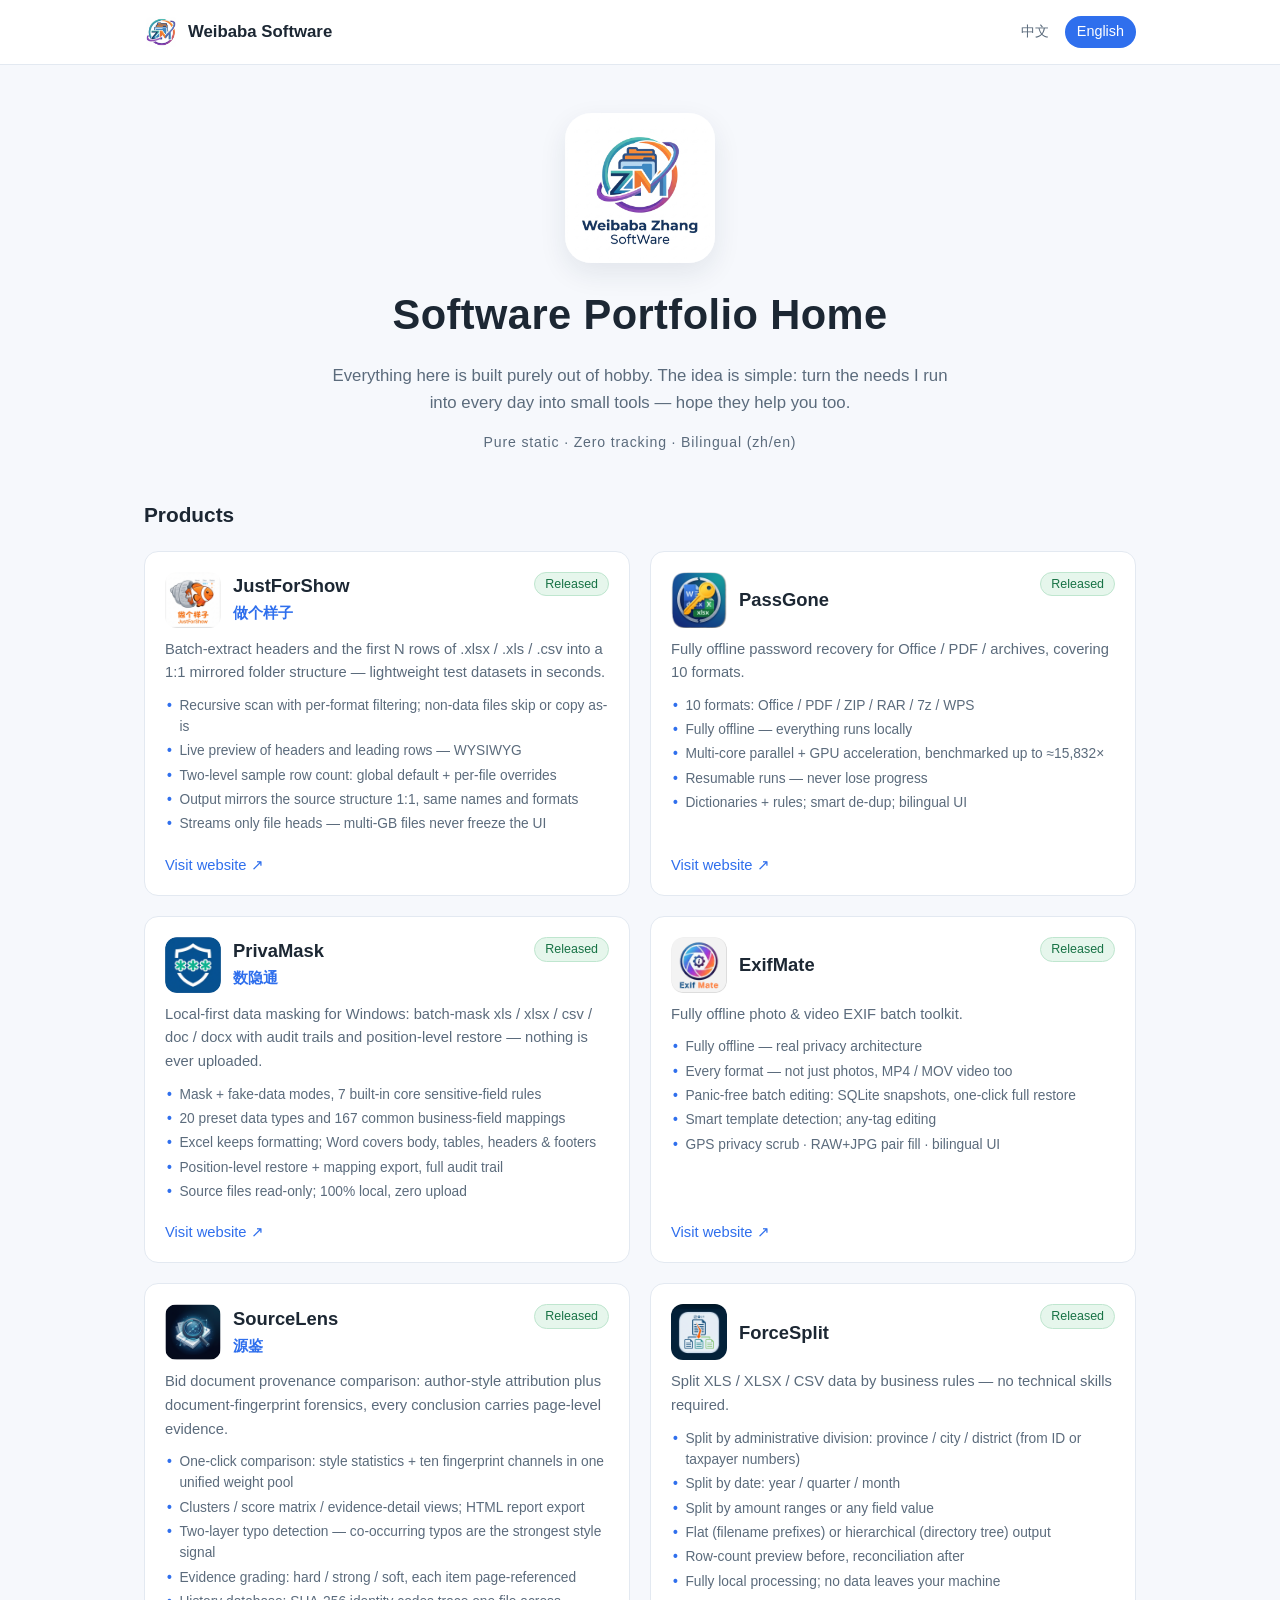
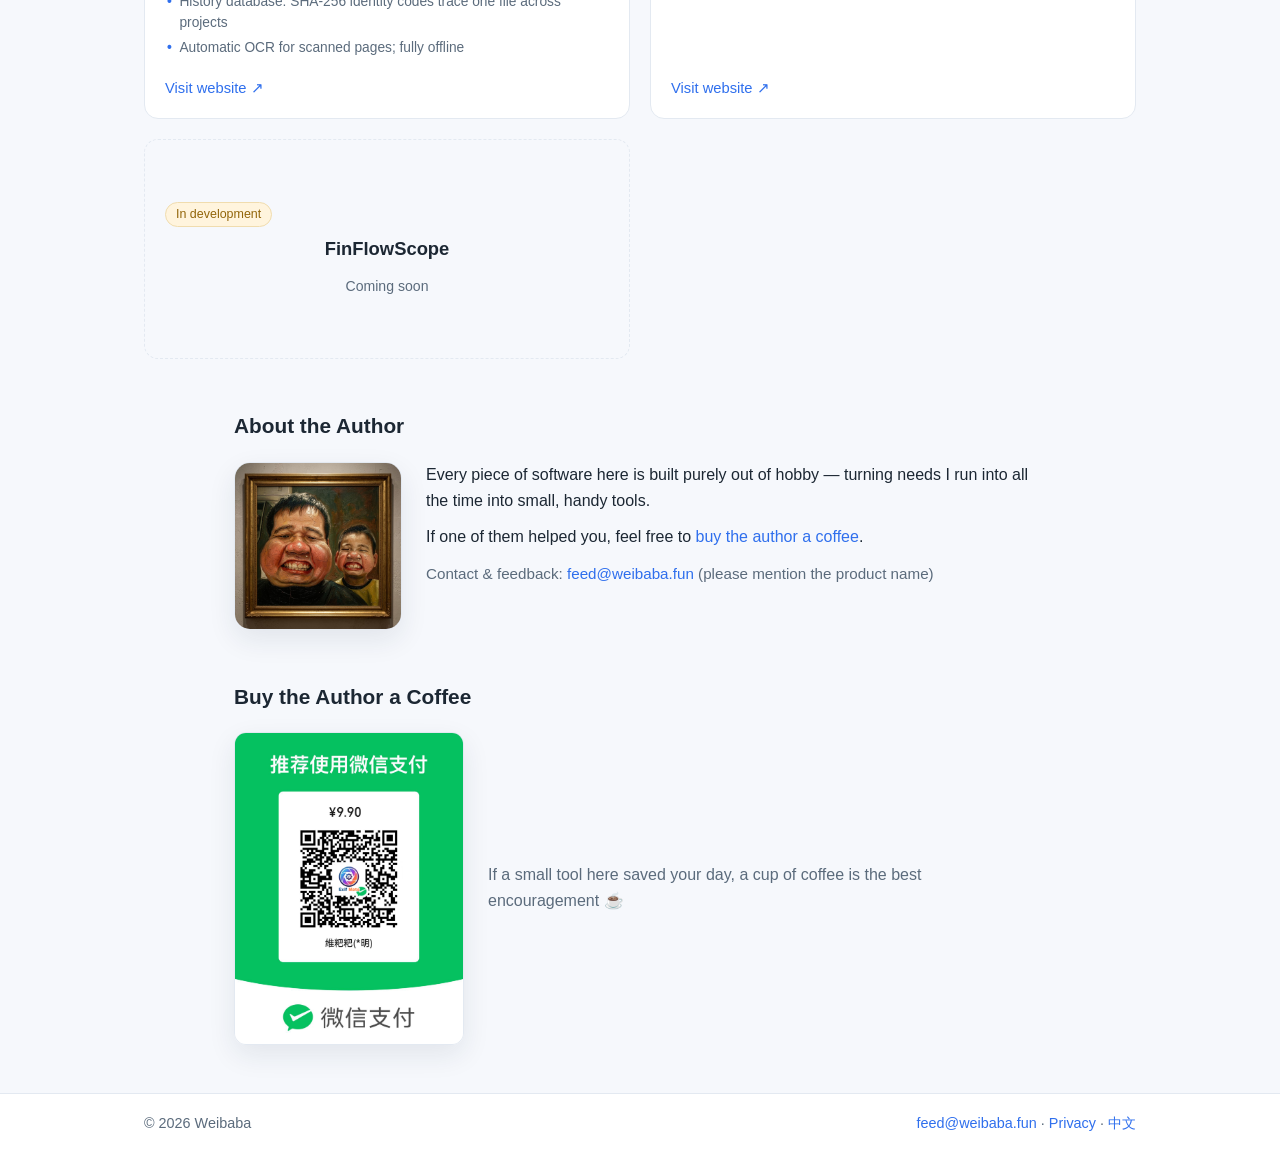
==== en/index.html @ 543cebec "v1.2.0" ====
<!DOCTYPE html>
<html lang="en">
<head>
<meta charset="UTF-8">
<meta name="viewport" content="width=device-width, initial-scale=1">
<title>Weibaba Software · Product Home</title>
<meta name="description" content="The home of Weibaba Software products: JustForShow, PassGone, PrivarMask, ExifMate, SourceLens, ForceSplit, and FinFlowScope in development. Each product has its own official website.">
<link rel="canonical" href="https://weibaba.fun/en/">
<link rel="alternate" hreflang="zh-CN" href="https://weibaba.fun/">
<link rel="alternate" hreflang="en" href="https://weibaba.fun/en/">
<link rel="alternate" hreflang="x-default" href="https://weibaba.fun/">
<link rel="icon" type="image/png" sizes="64x64" href="../favicon.png">
<link rel="apple-touch-icon" href="../apple-touch-icon.png">
<meta property="og:title" content="Weibaba Software · Product Home">
<meta property="og:description" content="Built out of pure hobby — turning everyday needs into small tools. Every product has its own official website.">
<meta property="og:type" content="website">
<meta property="og:url" content="https://weibaba.fun/en/">
<meta property="og:image" content="https://weibaba.fun/assets/img/og.png">
<meta property="og:locale" content="en_US">
<meta property="og:locale:alternate" content="zh_CN">
<meta name="theme-color" content="#2f6fed">
<link rel="stylesheet" href="../assets/style.css">
</head>
<body>
<header class="site-header">
  <div class="container header-inner">
    <a class="brand" href="./">
      <img class="brand-logo" src="../assets/img/logo.png" alt="" width="34" height="34">
      <span class="brand-name">Weibaba Software</span>
    </a>
    <nav class="lang-nav" aria-label="Language">
      <a class="lang" href="../" hreflang="zh-CN" rel="alternate">中文</a>
      <span class="lang current" aria-current="true">English</span>
    </nav>
  </div>
</header>
<main>
  <section class="hero container">
    <img class="hero-logo" src="../assets/img/weblogo.jpg" alt="Weibaba Zhang SoftWare emblem" width="150" height="150">
    <h1>Software Portfolio Home</h1>
    <p class="hero-sub">Everything here is built purely out of hobby. The idea is simple: turn the needs I run into every day into small tools — hope they help you too.</p>
    <p class="hero-meta">Pure static · Zero tracking · Bilingual (zh/en)</p>
  </section>
  <section class="container" aria-labelledby="products-title">
    <h2 id="products-title">Products</h2>
    <div class="grid">
      <a class="card" href="https://justforshow.weibaba.fun">
        <div class="card-head">
          <img class="card-logo" src="../assets/img/products/justforshow.png" alt="" width="56" height="56">
          <div class="card-title">
            <span class="card-name">JustForShow</span>
            <span class="card-zh">做个样子</span>
          </div>
          <span class="badge badge-ok">Released</span>
        </div>
        <p class="card-intro">Batch-extract headers and the first N rows of .xlsx / .xls / .csv into a 1:1 mirrored folder structure — lightweight test datasets in seconds.</p>
        <ul class="card-features">
          <li>Recursive scan with per-format filtering; non-data files skip or copy as-is</li>
          <li>Live preview of headers and leading rows — WYSIWYG</li>
          <li>Two-level sample row count: global default + per-file overrides</li>
          <li>Output mirrors the source structure 1:1, same names and formats</li>
          <li>Streams only file heads — multi-GB files never freeze the UI</li>
        </ul>
        <span class="card-go">Visit website ↗</span>
      </a>
      <a class="card" href="https://passgone.weibaba.fun">
        <div class="card-head">
          <img class="card-logo" src="../assets/img/products/passgone.png" alt="" width="56" height="56">
          <div class="card-title">
            <span class="card-name">PassGone</span>
          </div>
          <span class="badge badge-ok">Released</span>
        </div>
        <p class="card-intro">Fully offline password recovery for Office / PDF / archives, covering 10 formats.</p>
        <ul class="card-features">
          <li>10 formats: Office / PDF / ZIP / RAR / 7z / WPS</li>
          <li>Fully offline — everything runs locally</li>
          <li>Multi-core parallel + GPU acceleration, benchmarked up to ≈15,832×</li>
          <li>Resumable runs — never lose progress</li>
          <li>Dictionaries + rules; smart de-dup; bilingual UI</li>
        </ul>
        <span class="card-go">Visit website ↗</span>
      </a>
      <a class="card" href="https://privamask.weibaba.fun">
        <div class="card-head">
          <img class="card-logo" src="../assets/img/products/privamask.png" alt="" width="56" height="56">
          <div class="card-title">
            <span class="card-name">PrivaMask</span>
            <span class="card-zh">数隐通</span>
          </div>
          <span class="badge badge-ok">Released</span>
        </div>
        <p class="card-intro">Local-first data masking for Windows: batch-mask xls / xlsx / csv / doc / docx with audit trails and position-level restore — nothing is ever uploaded.</p>
        <ul class="card-features">
          <li>Mask + fake-data modes, 7 built-in core sensitive-field rules</li>
          <li>20 preset data types and 167 common business-field mappings</li>
          <li>Excel keeps formatting; Word covers body, tables, headers &amp; footers</li>
          <li>Position-level restore + mapping export, full audit trail</li>
          <li>Source files read-only; 100% local, zero upload</li>
        </ul>
        <span class="card-go">Visit website ↗</span>
      </a>
      <a class="card" href="https://exifmate.weibaba.fun">
        <div class="card-head">
          <img class="card-logo" src="../assets/img/products/exifmate.png" alt="" width="56" height="56">
          <div class="card-title">
            <span class="card-name">ExifMate</span>
          </div>
          <span class="badge badge-ok">Released</span>
        </div>
        <p class="card-intro">Fully offline photo &amp; video EXIF batch toolkit.</p>
        <ul class="card-features">
          <li>Fully offline — real privacy architecture</li>
          <li>Every format — not just photos, MP4 / MOV video too</li>
          <li>Panic-free batch editing: SQLite snapshots, one-click full restore</li>
          <li>Smart template detection; any-tag editing</li>
          <li>GPS privacy scrub · RAW+JPG pair fill · bilingual UI</li>
        </ul>
        <span class="card-go">Visit website ↗</span>
      </a>
      <a class="card" href="https://sourcelens.weibaba.fun">
        <div class="card-head">
          <img class="card-logo" src="../assets/img/products/sourcelens.png" alt="" width="56" height="56">
          <div class="card-title">
            <span class="card-name">SourceLens</span>
            <span class="card-zh">源鉴</span>
          </div>
          <span class="badge badge-ok">Released</span>
        </div>
        <p class="card-intro">Bid document provenance comparison: author-style attribution plus document-fingerprint forensics, every conclusion carries page-level evidence.</p>
        <ul class="card-features">
          <li>One-click comparison: style statistics + ten fingerprint channels in one unified weight pool</li>
          <li>Clusters / score matrix / evidence-detail views; HTML report export</li>
          <li>Two-layer typo detection — co-occurring typos are the strongest style signal</li>
          <li>Evidence grading: hard / strong / soft, each item page-referenced</li>
          <li>History database: SHA-256 identity codes trace one file across projects</li>
          <li>Automatic OCR for scanned pages; fully offline</li>
        </ul>
        <span class="card-go">Visit website ↗</span>
      </a>
      <a class="card" href="https://forcesplit.weibaba.fun">
        <div class="card-head">
          <img class="card-logo" src="../assets/img/products/forcesplit.png" alt="" width="56" height="56">
          <div class="card-title">
            <span class="card-name">ForceSplit</span>
          </div>
          <span class="badge badge-ok">Released</span>
        </div>
        <p class="card-intro">Split XLS / XLSX / CSV data by business rules — no technical skills required.</p>
        <ul class="card-features">
          <li>Split by administrative division: province / city / district (from ID or taxpayer numbers)</li>
          <li>Split by date: year / quarter / month</li>
          <li>Split by amount ranges or any field value</li>
          <li>Flat (filename prefixes) or hierarchical (directory tree) output</li>
          <li>Row-count preview before, reconciliation after</li>
          <li>Fully local processing; no data leaves your machine</li>
        </ul>
        <span class="card-go">Visit website ↗</span>
      </a>
      <div class="card card-soon">
        <span class="badge badge-dev">In development</span>
        <span class="card-name">FinFlowScope</span>
        <span class="card-soon-text">Coming soon</span>
      </div>
    </div>
  </section>
  <section class="container about-author" aria-labelledby="author-title">
    <h2 id="author-title">About the Author</h2>
    <div class="author">
      <img class="author-avatar" src="../assets/img/weibaba_face.jpg" alt="Author portrait" width="168" height="168">
      <div class="author-text">
        <p>Every piece of software here is built purely out of hobby — turning needs I run into all the time into small, handy tools.</p>
        <p>If one of them helped you, feel free to <a href="#coffee">buy the author a coffee</a>.</p>
        <p class="contact">Contact &amp; feedback: <a href="mailto:feed@weibaba.fun">feed@weibaba.fun</a> (please mention the product name)</p>
      </div>
    </div>
  </section>
  <section class="container coffee" id="coffee" aria-labelledby="coffee-title">
    <h2 id="coffee-title">Buy the Author a Coffee</h2>
    <div class="coffee-box">
      <img class="coffee-qr" src="../assets/img/donate_qr.jpg" alt="Buy the author a coffee QR code" width="230" height="313">
      <p>If a small tool here saved your day, a cup of coffee is the best encouragement ☕</p>
    </div>
  </section>
</main>
<footer class="site-footer">
  <div class="container footer-inner">
    <p>© 2026 Weibaba</p>
    <p><a href="mailto:feed@weibaba.fun">feed@weibaba.fun</a> · <a href="privacy/">Privacy</a> · <a href="../">中文</a></p>
  </div>
</footer>
</body>
</html>
---- assets/style.css ----
/* Weibaba 软件主站 · 全站唯一样式（零外部资源） */

:root {
  --accent: #2f6fed;
  --accent-strong: #1d5fd6;
  --bg: #f6f8fc;
  --surface: #ffffff;
  --text: #1c2733;
  --muted: #5b6b7c;
  --border: #e3e9f1;
  --ok-bg: #e6f6ec;
  --ok-text: #177245;
  --ok-border: #bfe6cf;
  --dev-bg: #fff4dd;
  --dev-text: #92650a;
  --dev-border: #f0dcae;
  --shadow: 0 10px 28px rgba(23, 39, 64, 0.09);
}

@media (prefers-color-scheme: dark) {
  :root {
    --accent: #6c9cff;
    --accent-strong: #8ab2ff;
    --bg: #0f1620;
    --surface: #17202c;
    --text: #e8eef5;
    --muted: #9fb0c0;
    --border: #263242;
    --ok-bg: #12301e;
    --ok-text: #7fd3a3;
    --ok-border: #1f4a30;
    --dev-bg: #33270d;
    --dev-text: #ecc37a;
    --dev-border: #4a3a14;
    --shadow: 0 10px 28px rgba(0, 0, 0, 0.45);
  }
}

* { box-sizing: border-box; }

html { -webkit-text-size-adjust: 100%; }

body {
  margin: 0;
  font-family: -apple-system, "Segoe UI", "Microsoft YaHei", "PingFang SC", "Noto Sans SC", sans-serif;
  background: var(--bg);
  color: var(--text);
  line-height: 1.65;
}

.container {
  max-width: 1040px;
  margin: 0 auto;
  padding: 0 24px;
}

a { color: var(--accent); text-decoration: none; }
a:hover { text-decoration: underline; }

/* 页头 */
.site-header {
  background: var(--surface);
  border-bottom: 1px solid var(--border);
}

.header-inner {
  display: flex;
  align-items: center;
  justify-content: space-between;
  height: 64px;
}

.brand {
  display: inline-flex;
  align-items: center;
  gap: 10px;
  color: var(--text);
  font-weight: 600;
  font-size: 1.05rem;
}
.brand:hover { text-decoration: none; }

.brand-logo { display: block; border-radius: 8px; }

.lang-nav { display: flex; gap: 4px; }

.lang {
  padding: 4px 12px;
  border-radius: 999px;
  font-size: 0.9rem;
  color: var(--muted);
}
.lang:hover { color: var(--accent); text-decoration: none; }
.lang.current {
  background: var(--accent);
  color: #fff;
}

/* 首屏 */
.hero {
  padding: 48px 24px 36px;
  text-align: center;
}

.hero-logo {
  display: block;
  margin: 0 auto 18px;
  border-radius: 26px;
  box-shadow: var(--shadow);
}

.hero h1 {
  margin: 0 0 12px;
  font-size: clamp(1.8rem, 4vw, 2.6rem);
  letter-spacing: 0.01em;
}

.hero-sub {
  margin: 0 auto 14px;
  max-width: 640px;
  color: var(--muted);
  font-size: 1.05rem;
}

.hero-meta {
  margin: 0;
  color: var(--muted);
  font-size: 0.88rem;
  letter-spacing: 0.06em;
}

/* 产品网格 */
main section { scroll-margin-top: 80px; }

section h2 {
  font-size: 1.3rem;
  margin: 8px 0 18px;
}

.grid {
  display: grid;
  grid-template-columns: repeat(auto-fill, minmax(320px, 1fr));
  gap: 20px;
  padding-bottom: 8px;
}

.card {
  position: relative;
  display: flex;
  flex-direction: column;
  gap: 10px;
  padding: 20px 20px 18px;
  background: var(--surface);
  border: 1px solid var(--border);
  border-radius: 14px;
  color: var(--text);
  transition: transform 0.15s ease, border-color 0.15s ease, box-shadow 0.15s ease;
}
.card:hover {
  text-decoration: none;
  transform: translateY(-3px);
  border-color: var(--accent);
  box-shadow: var(--shadow);
}

.card-head {
  display: flex;
  align-items: center;
  gap: 12px;
}

.card-logo {
  flex: 0 0 auto;
  width: 56px;
  height: 56px;
  border-radius: 12px;
  object-fit: cover;
}

.card-title {
  flex: 1;
  display: flex;
  flex-direction: column;
  gap: 2px;
  min-width: 0;
}

.card-name { font-size: 1.15rem; font-weight: 650; line-height: 1.3; }

.card-head .badge { align-self: flex-start; flex: 0 0 auto; }

.card-zh {
  font-size: 0.95rem;
  color: var(--accent);
  font-weight: 600;
}

.card-intro {
  font-size: 0.92rem;
  color: var(--muted);
  line-height: 1.6;
  margin: 0;
}

.card-features {
  margin: 0;
  padding: 0;
  list-style: none;
  display: flex;
  flex-direction: column;
  gap: 3px;
}

.card-features li {
  position: relative;
  padding-left: 1.05em;
  font-size: 0.86rem;
  color: var(--muted);
  line-height: 1.55;
}

.card-features li::before {
  content: "•";
  position: absolute;
  left: 0.15em;
  color: var(--accent);
  font-weight: 700;
}

.card-go {
  margin-top: auto;
  padding-top: 8px;
  color: var(--accent);
  font-size: 0.92rem;
}

.card-soon {
  border-style: dashed;
  background: transparent;
  justify-content: center;
  align-items: center;
  min-height: 220px;
  text-align: center;
}

.card-soon .card-name { font-size: 1.15rem; }

.card-soon-text { color: var(--muted); font-size: 0.88rem; padding-top: 4px; }

/* 关于作者 */
.about-author {
  padding: 34px 24px 8px;
  max-width: 860px;
}

.author {
  display: flex;
  gap: 24px;
  align-items: flex-start;
}

.author-avatar {
  flex: 0 0 auto;
  width: 168px;
  height: 168px;
  object-fit: cover;
  border-radius: 16px;
  border: 1px solid var(--border);
  box-shadow: var(--shadow);
}

.author-text p { margin: 0 0 10px; }
.author-text .contact { color: var(--muted); font-size: 0.95rem; }

/* 请喝咖啡 */
.coffee {
  padding: 34px 24px 48px;
  max-width: 860px;
}

.coffee-box {
  display: flex;
  gap: 24px;
  align-items: center;
  flex-wrap: wrap;
}

.coffee-qr {
  width: 230px;
  height: auto;
  border-radius: 12px;
  border: 1px solid var(--border);
  box-shadow: var(--shadow);
}

.coffee-box p { margin: 0; color: var(--muted); max-width: 460px; }

.badge {
  align-self: flex-start;
  padding: 2px 10px;
  border-radius: 999px;
  border: 1px solid;
  font-size: 0.78rem;
  line-height: 1.5;
}

.badge-ok { background: var(--ok-bg); color: var(--ok-text); border-color: var(--ok-border); }
.badge-dev { background: var(--dev-bg); color: var(--dev-text); border-color: var(--dev-border); }

/* 隐私页正文 */
.prose { padding-top: 48px; padding-bottom: 56px; max-width: 760px; }
.prose h1 { font-size: 1.8rem; margin: 0 0 8px; }
.prose h2 { font-size: 1.2rem; margin: 28px 0 8px; }
.prose p, .prose li { color: var(--text); }
.prose p { margin: 8px 0; }
.prose ul { padding-left: 22px; }
.back-link { display: inline-block; margin-top: 20px; }

/* 页脚 */
.site-footer {
  border-top: 1px solid var(--border);
  background: var(--surface);
}

.footer-inner {
  display: flex;
  flex-wrap: wrap;
  align-items: center;
  justify-content: space-between;
  gap: 8px;
  padding-top: 18px;
  padding-bottom: 18px;
  color: var(--muted);
  font-size: 0.9rem;
}
.footer-inner p { margin: 0; }

@media (max-width: 560px) {
  .hero { padding-top: 36px; }
  .grid { grid-template-columns: 1fr; }
  .author { flex-direction: column; }
  .coffee-box { flex-direction: column; align-items: flex-start; }
}
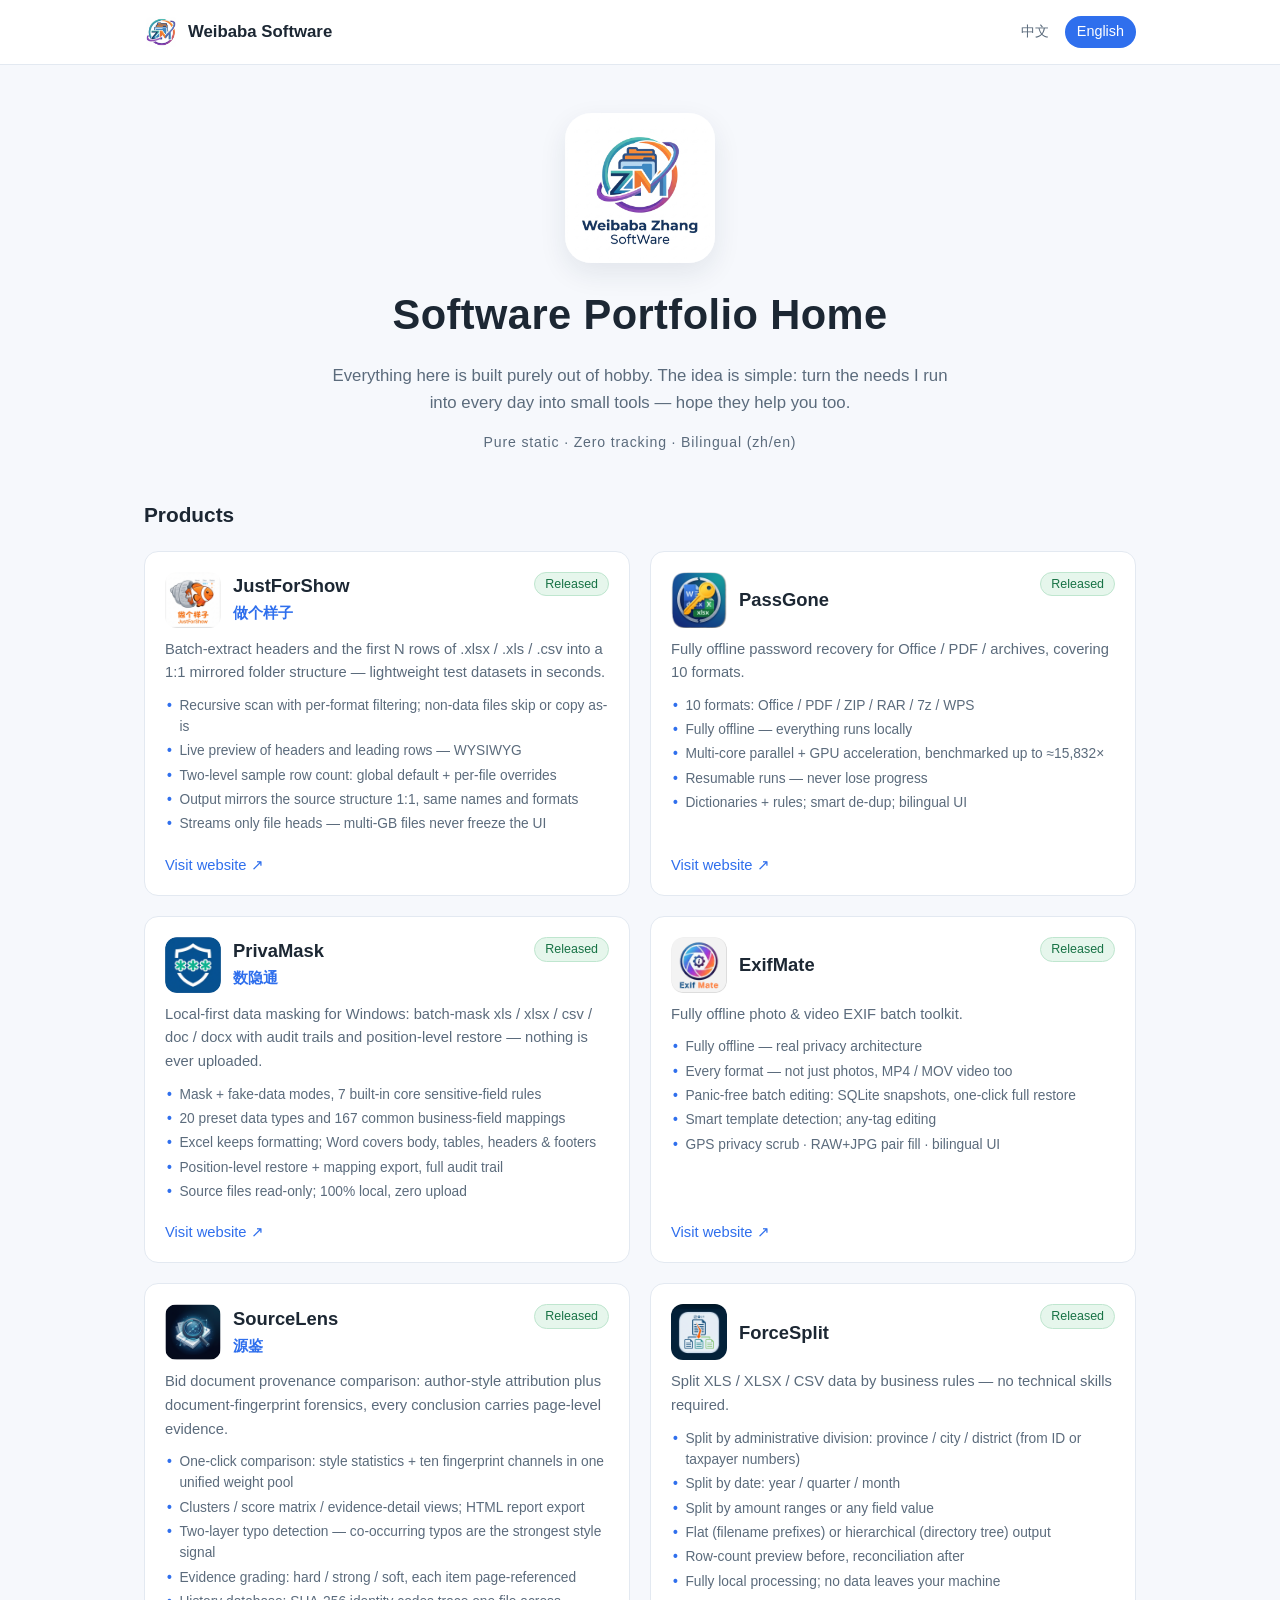
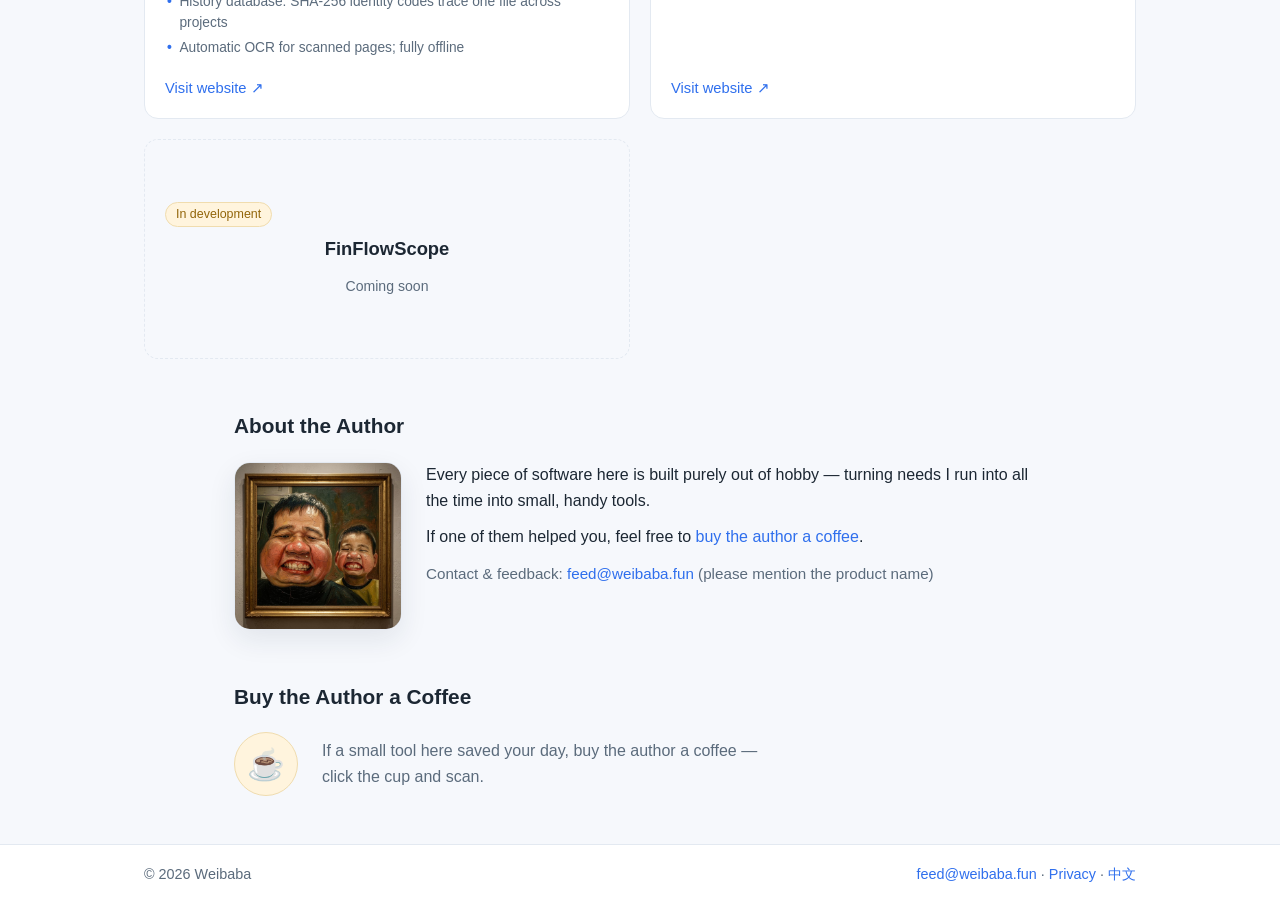
==== commit 2f4258f6: "v1.3.0" ====
--- a/en/index.html
+++ b/en/index.html
@@ -178,11 +178,19 @@
   <section class="container coffee" id="coffee" aria-labelledby="coffee-title">
     <h2 id="coffee-title">Buy the Author a Coffee</h2>
     <div class="coffee-box">
-      <img class="coffee-qr" src="../assets/img/donate_qr.jpg" alt="Buy the author a coffee QR code" width="230" height="313">
-      <p>If a small tool here saved your day, a cup of coffee is the best encouragement ☕</p>
+      <a class="coffee-btn" href="#qr-modal" title="Click to buy the author a coffee" aria-label="Open QR code modal">☕</a>
+      <p>If a small tool here saved your day, buy the author a coffee — click the cup and scan.</p>
     </div>
   </section>
 </main>
+<div id="qr-modal" class="qr-modal">
+  <a class="qr-backdrop" href="#coffee" aria-label="Close QR code modal"></a>
+  <div class="qr-card">
+    <a class="qr-close" href="#coffee" aria-label="Close">✕</a>
+    <img src="../assets/img/donate_qr.jpg" alt="Buy the author a coffee QR code" width="240">
+    <span>Scan with WeChat · buy the author a coffee</span>
+  </div>
+</div>
 <footer class="site-footer">
   <div class="container footer-inner">
     <p>© 2026 Weibaba</p>
--- a/assets/style.css
+++ b/assets/style.css
@@ -272,7 +272,7 @@
 .author-text p { margin: 0 0 10px; }
 .author-text .contact { color: var(--muted); font-size: 0.95rem; }
 
-/* 请喝咖啡 */
+/* 请喝咖啡（弹出式收款码，纯 CSS :target 弹层，无 JavaScript） */
 .coffee {
   padding: 34px 24px 48px;
   max-width: 860px;
@@ -285,15 +285,96 @@
   flex-wrap: wrap;
 }
 
-.coffee-qr {
-  width: 230px;
+.coffee-btn {
+  flex: 0 0 auto;
+  display: inline-flex;
+  align-items: center;
+  justify-content: center;
+  width: 64px;
+  height: 64px;
+  border-radius: 50%;
+  background: var(--dev-bg);
+  border: 1px solid var(--dev-border);
+  font-size: 1.9rem;
+  line-height: 1;
+  text-decoration: none;
+  animation: coffee-bounce 2s ease-in-out infinite;
+}
+.coffee-btn:hover { text-decoration: none; box-shadow: var(--shadow); }
+
+/* 每 2 秒轻微跳动两下（参照 PassGone 样式） */
+@keyframes coffee-bounce {
+  0%, 48%, 100% { transform: translateY(0); }
+  12% { transform: translateY(-6px); }
+  24% { transform: translateY(0); }
+  36% { transform: translateY(-4px); }
+}
+
+@media (prefers-reduced-motion: reduce) {
+  .coffee-btn { animation: none; }
+}
+
+.coffee-box p { margin: 0; color: var(--muted); max-width: 460px; }
+
+/* 收款码弹层 */
+.qr-modal {
+  display: none;
+  position: fixed;
+  inset: 0;
+  z-index: 200;
+  align-items: center;
+  justify-content: center;
+}
+
+.qr-modal:target { display: flex; }
+
+.qr-backdrop {
+  position: absolute;
+  inset: 0;
+  background: rgba(15, 22, 32, 0.55);
+  backdrop-filter: blur(2px);
+}
+
+.qr-card {
+  position: relative;
+  background: var(--surface);
+  border: 1px solid var(--border);
+  border-radius: 16px;
+  padding: 22px 22px 16px;
+  text-align: center;
+  box-shadow: 0 18px 50px rgba(0, 0, 0, 0.4);
+}
+
+.qr-card img {
+  display: block;
+  width: 240px;
   height: auto;
-  border-radius: 12px;
-  border: 1px solid var(--border);
-  box-shadow: var(--shadow);
-}
-
-.coffee-box p { margin: 0; color: var(--muted); max-width: 460px; }
+  border-radius: 10px;
+}
+
+.qr-card span {
+  display: block;
+  margin-top: 10px;
+  font-size: 0.85rem;
+  color: var(--muted);
+}
+
+.qr-close {
+  position: absolute;
+  top: 8px;
+  right: 8px;
+  width: 28px;
+  height: 28px;
+  border-radius: 50%;
+  background: var(--bg);
+  color: var(--muted);
+  display: flex;
+  align-items: center;
+  justify-content: center;
+  font-size: 0.85rem;
+  line-height: 1;
+}
+.qr-close:hover { color: var(--text); text-decoration: none; }
 
 .badge {
   align-self: flex-start;
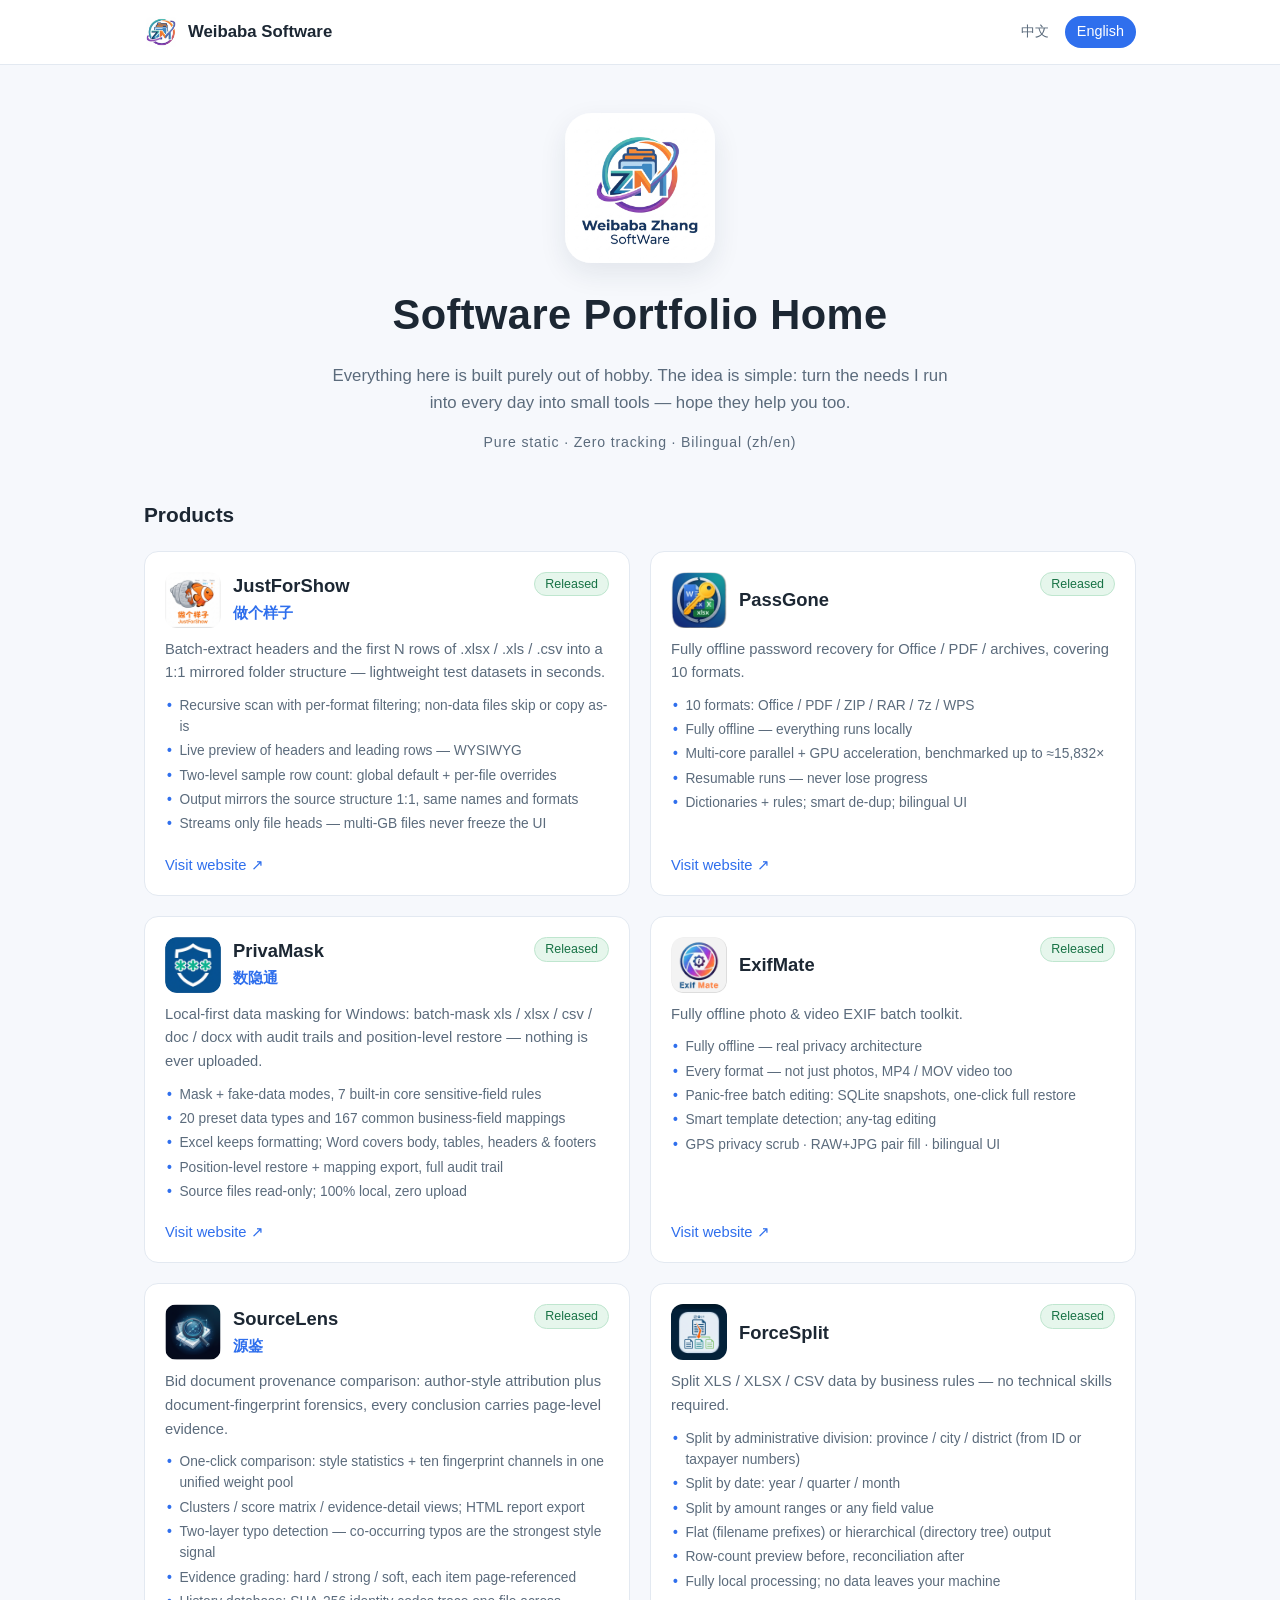
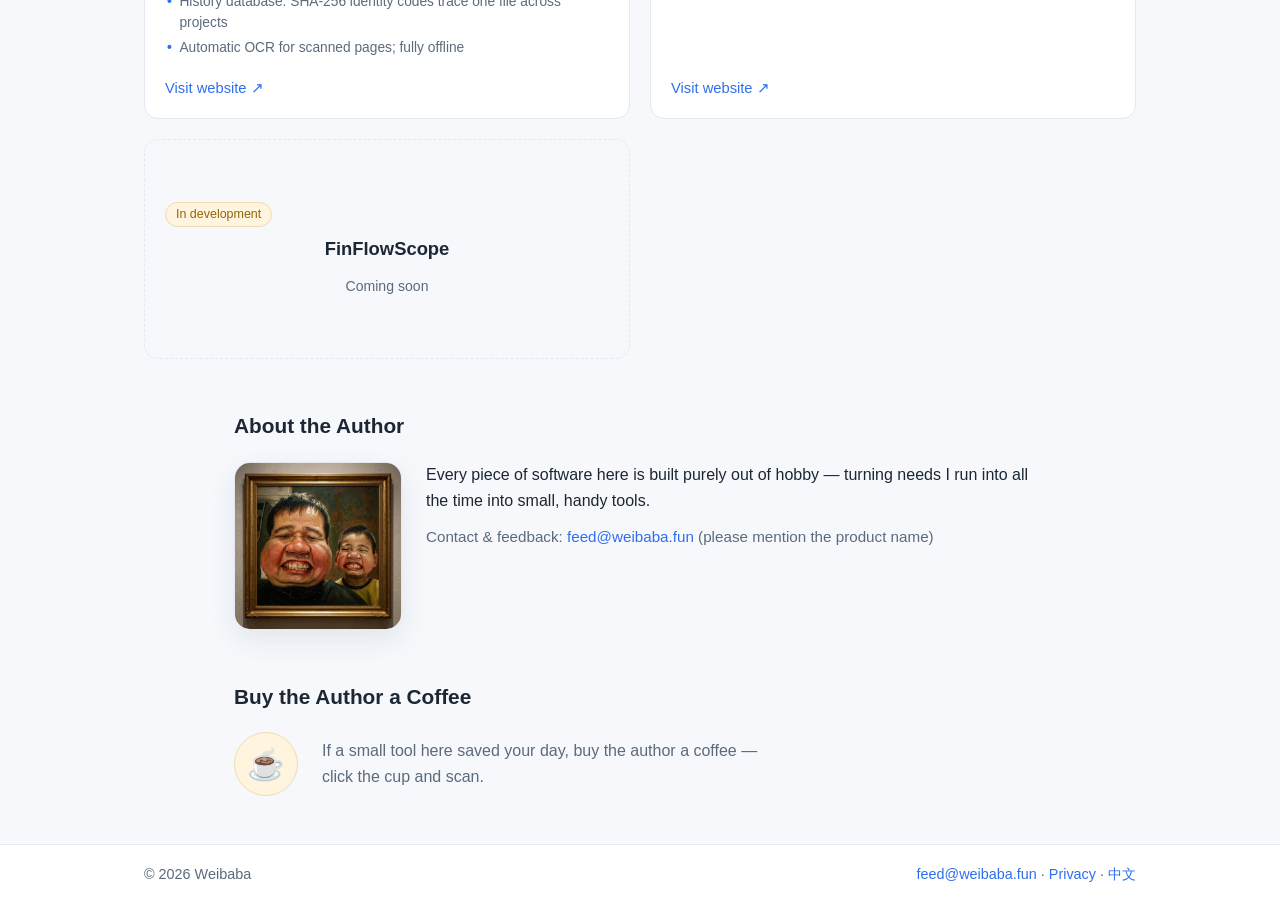
==== commit 8e82d51d: "v1.3.2" ====
--- a/en/index.html
+++ b/en/index.html
@@ -170,7 +170,6 @@
       <img class="author-avatar" src="../assets/img/weibaba_face.jpg" alt="Author portrait" width="168" height="168">
       <div class="author-text">
         <p>Every piece of software here is built purely out of hobby — turning needs I run into all the time into small, handy tools.</p>
-        <p>If one of them helped you, feel free to <a href="#coffee">buy the author a coffee</a>.</p>
         <p class="contact">Contact &amp; feedback: <a href="mailto:feed@weibaba.fun">feed@weibaba.fun</a> (please mention the product name)</p>
       </div>
     </div>
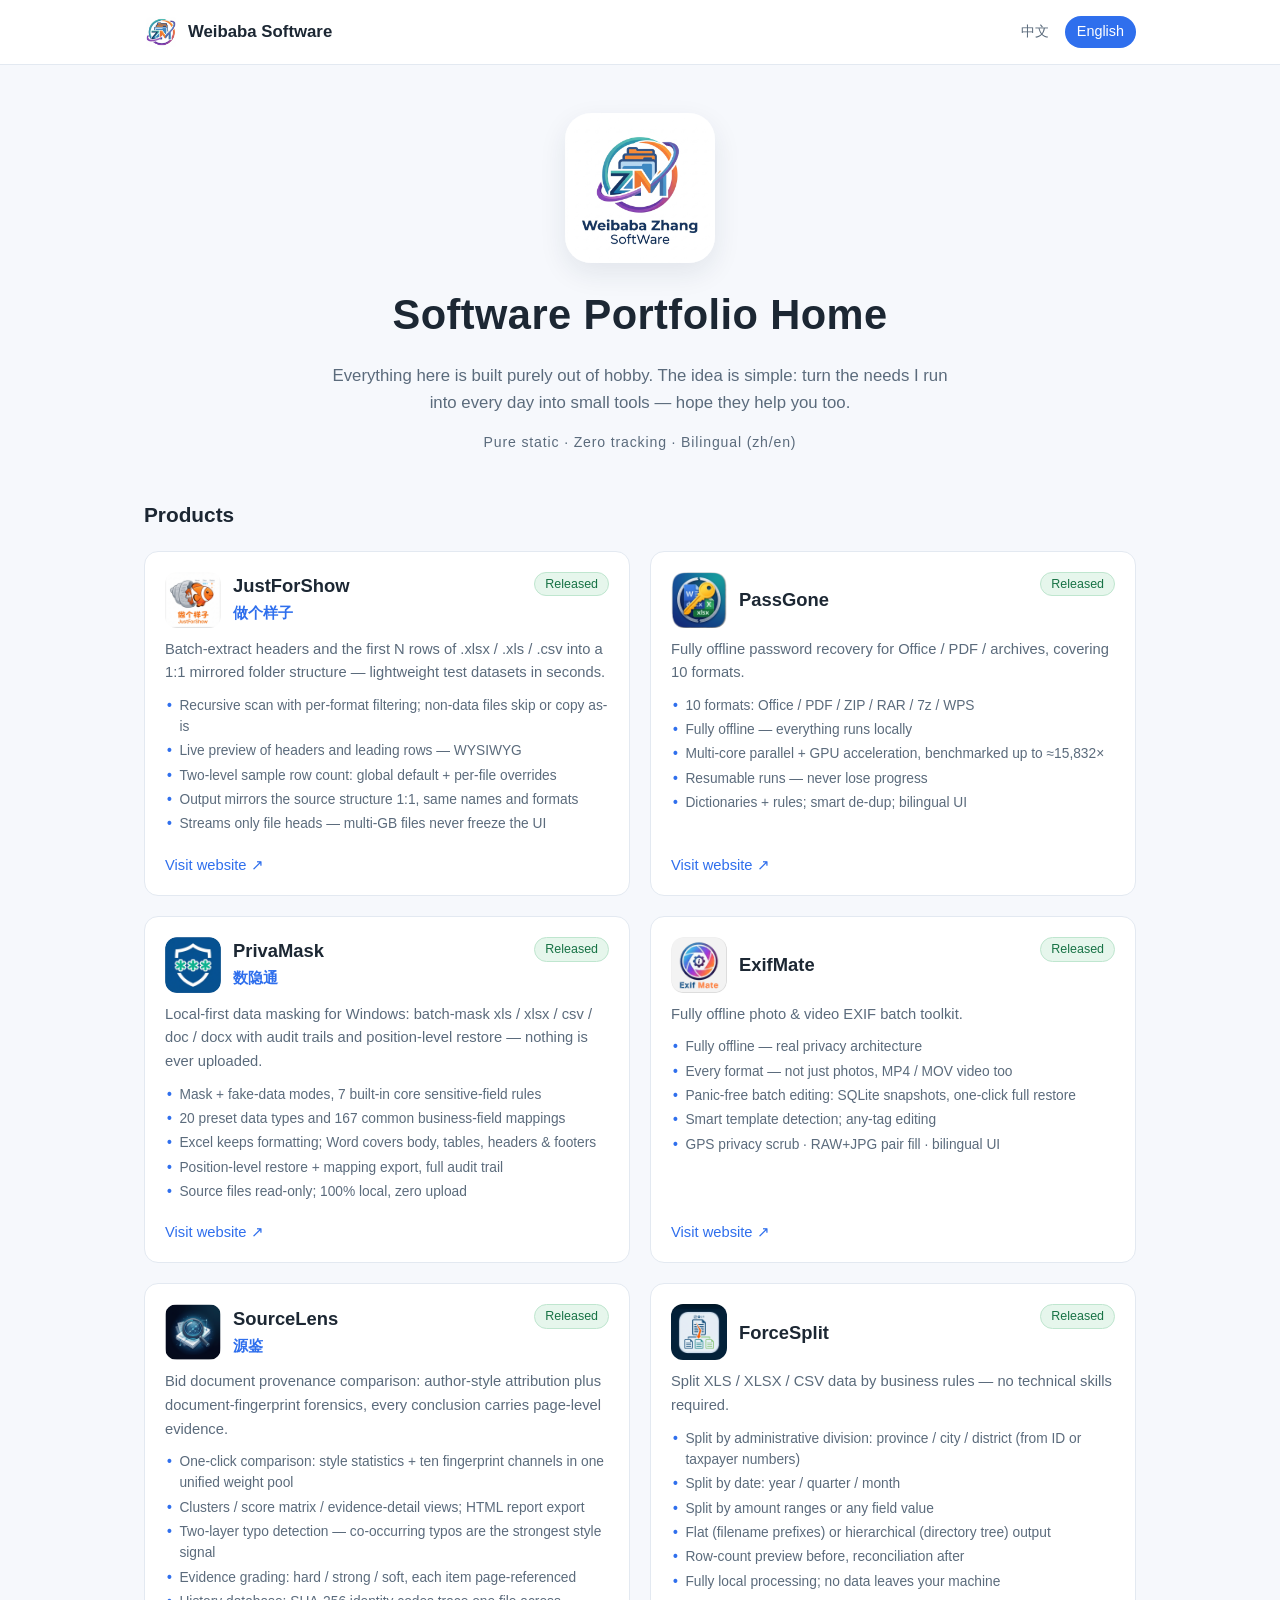
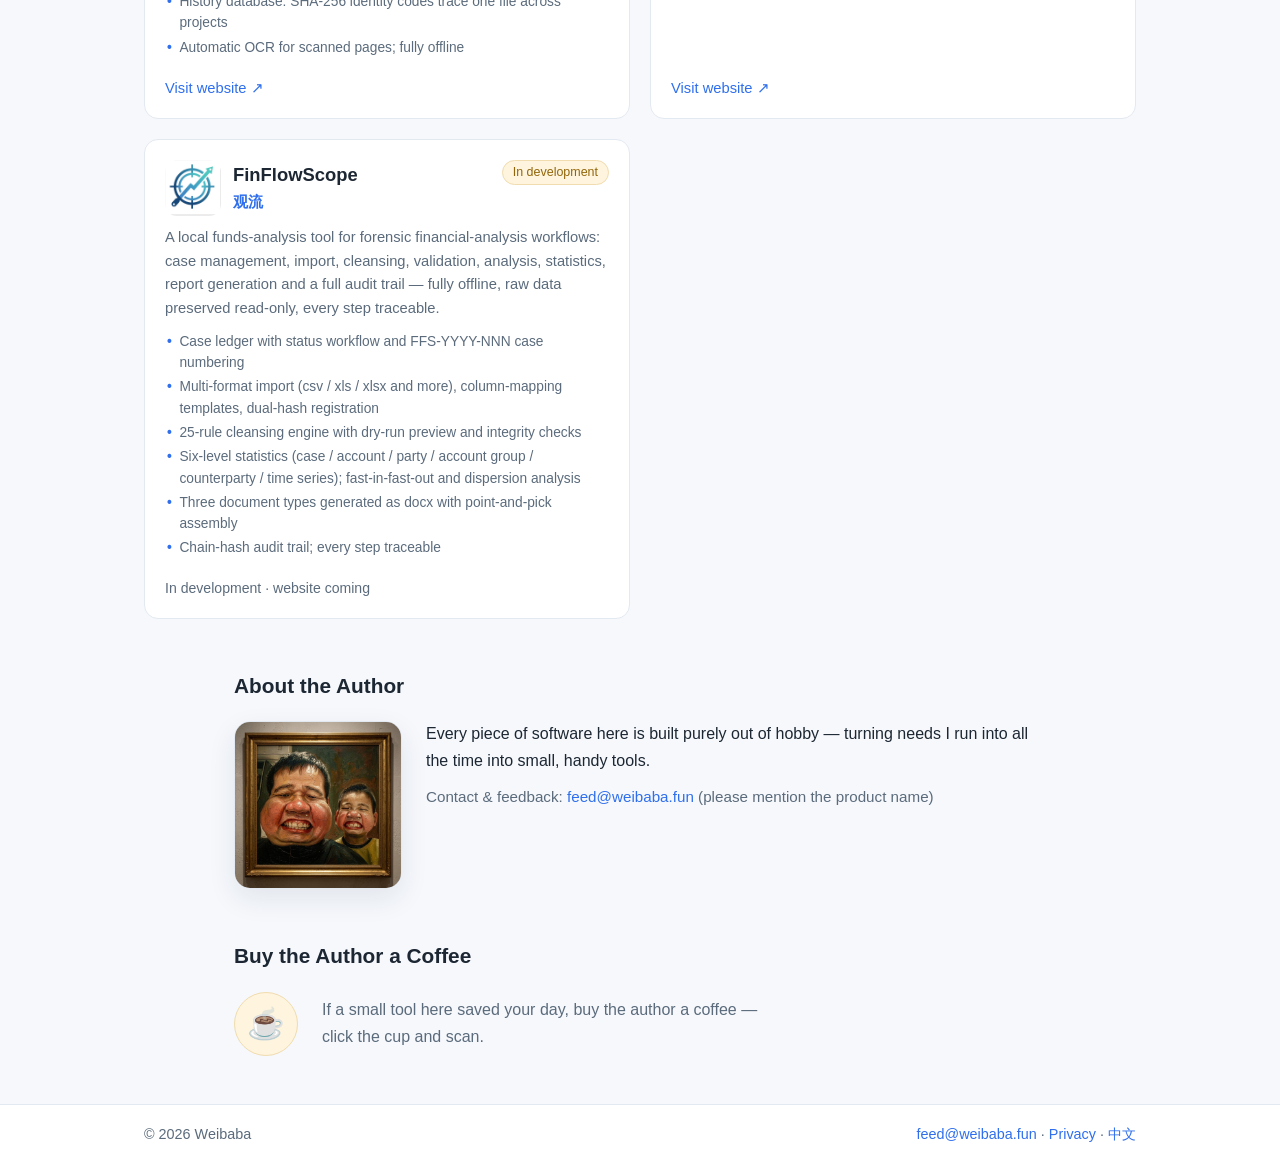
==== commit 1c712463: "v1.4.0" ====
--- a/en/index.html
+++ b/en/index.html
@@ -4,7 +4,7 @@
 <meta charset="UTF-8">
 <meta name="viewport" content="width=device-width, initial-scale=1">
 <title>Weibaba Software · Product Home</title>
-<meta name="description" content="The home of Weibaba Software products: JustForShow, PassGone, PrivarMask, ExifMate, SourceLens, ForceSplit, and FinFlowScope in development. Each product has its own official website.">
+<meta name="description" content="The home of Weibaba Software products: JustForShow, PassGone, PrivarMask, ExifMate, SourceLens, ForceSplit, and FinFlowScope (GuanLiu, in development). Each product has its own official website.">
 <link rel="canonical" href="https://weibaba.fun/en/">
 <link rel="alternate" hreflang="zh-CN" href="https://weibaba.fun/">
 <link rel="alternate" hreflang="en" href="https://weibaba.fun/en/">
@@ -157,10 +157,25 @@
         </ul>
         <span class="card-go">Visit website ↗</span>
       </a>
-      <div class="card card-soon">
-        <span class="badge badge-dev">In development</span>
-        <span class="card-name">FinFlowScope</span>
-        <span class="card-soon-text">Coming soon</span>
+      <div class="card card-wip">
+        <div class="card-head">
+          <img class="card-logo" src="../assets/img/products/finflowscope.png" alt="" width="56" height="56">
+          <div class="card-title">
+            <span class="card-name">FinFlowScope</span>
+            <span class="card-zh">观流</span>
+          </div>
+          <span class="badge badge-dev">In development</span>
+        </div>
+        <p class="card-intro">A local funds-analysis tool for forensic financial-analysis workflows: case management, import, cleansing, validation, analysis, statistics, report generation and a full audit trail — fully offline, raw data preserved read-only, every step traceable.</p>
+        <ul class="card-features">
+          <li>Case ledger with status workflow and FFS-YYYY-NNN case numbering</li>
+          <li>Multi-format import (csv / xls / xlsx and more), column-mapping templates, dual-hash registration</li>
+          <li>25-rule cleansing engine with dry-run preview and integrity checks</li>
+          <li>Six-level statistics (case / account / party / account group / counterparty / time series); fast-in-fast-out and dispersion analysis</li>
+          <li>Three document types generated as docx with point-and-pick assembly</li>
+          <li>Chain-hash audit trail; every step traceable</li>
+        </ul>
+        <span class="card-nolink">In development · website coming</span>
       </div>
     </div>
   </section>
--- a/assets/style.css
+++ b/assets/style.css
@@ -234,18 +234,15 @@
   font-size: 0.92rem;
 }
 
-.card-soon {
-  border-style: dashed;
-  background: transparent;
-  justify-content: center;
-  align-items: center;
-  min-height: 220px;
-  text-align: center;
-}
-
-.card-soon .card-name { font-size: 1.15rem; }
-
-.card-soon-text { color: var(--muted); font-size: 0.88rem; padding-top: 4px; }
+/* 开发中产品卡（富卡片结构，无官网链接） */
+.card-wip { background: var(--surface); }
+
+.card-nolink {
+  margin-top: auto;
+  padding-top: 8px;
+  color: var(--muted);
+  font-size: 0.88rem;
+}
 
 /* 关于作者 */
 .about-author {
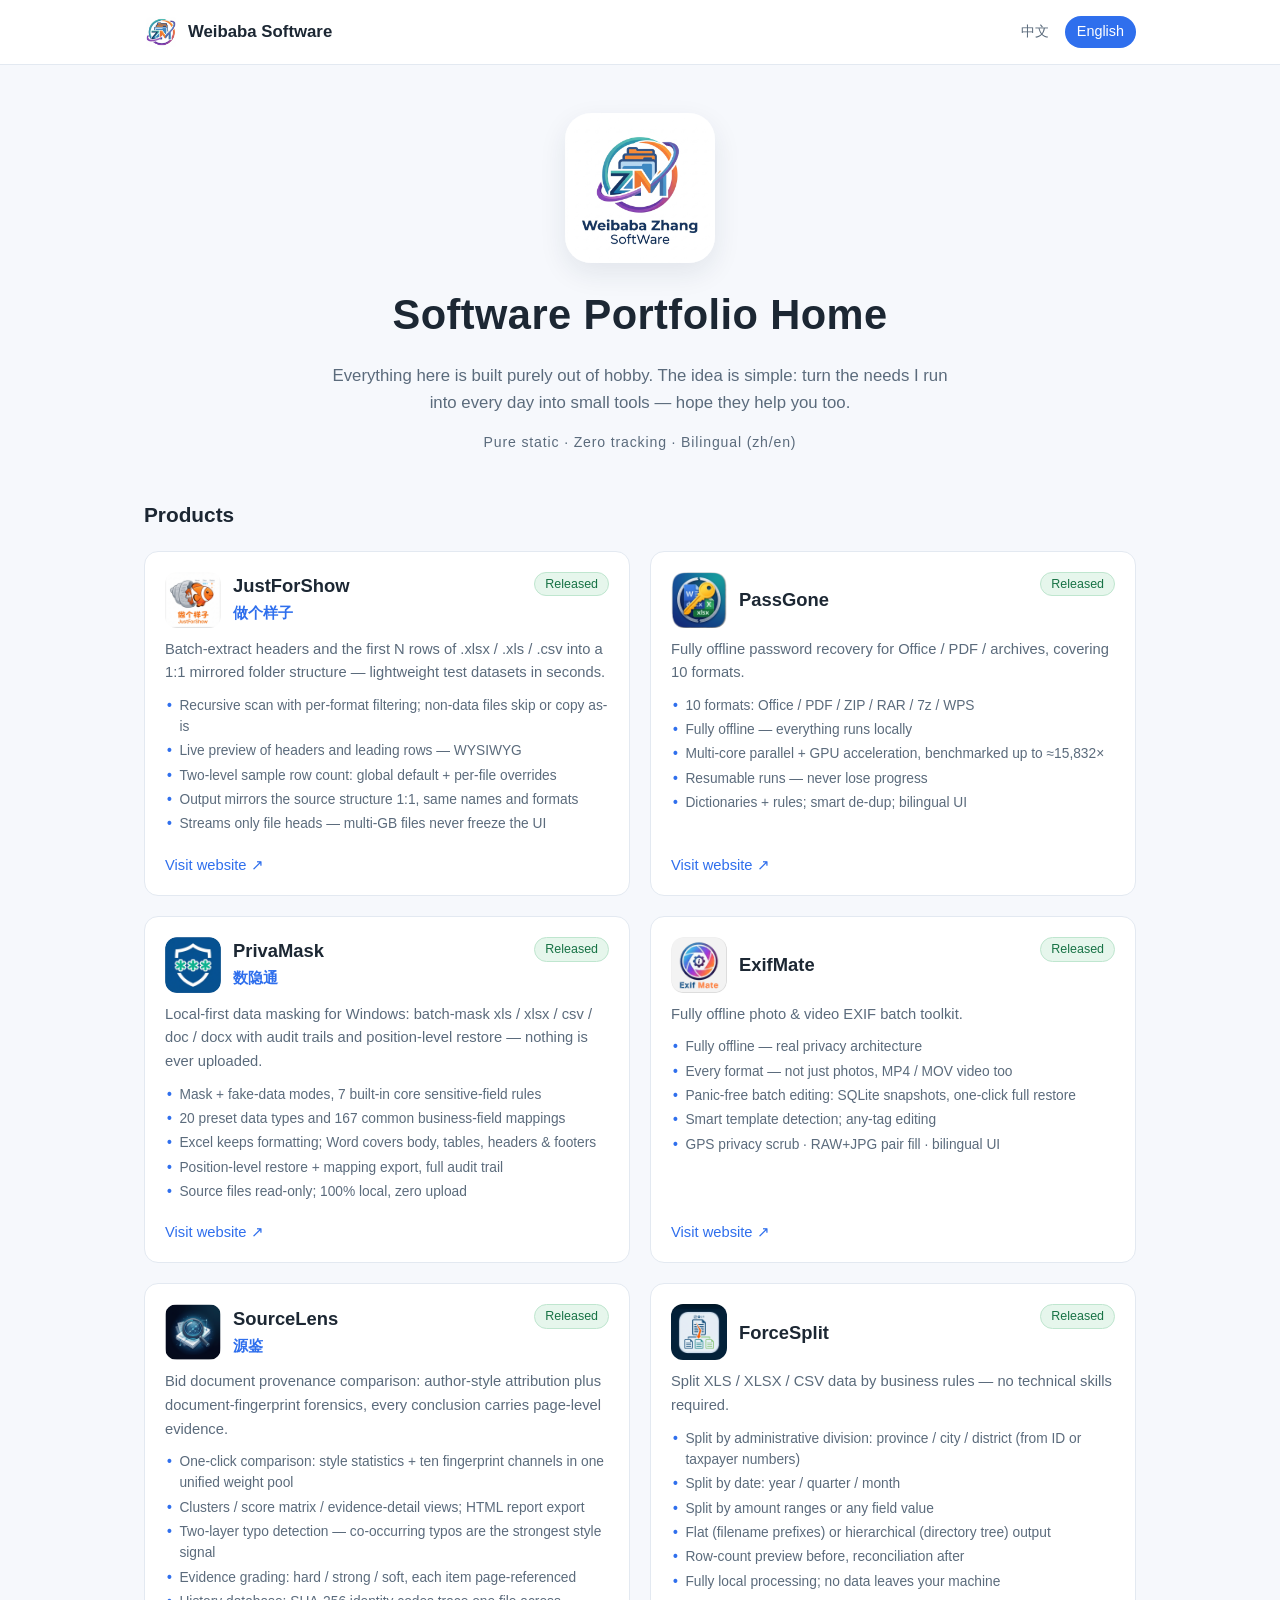
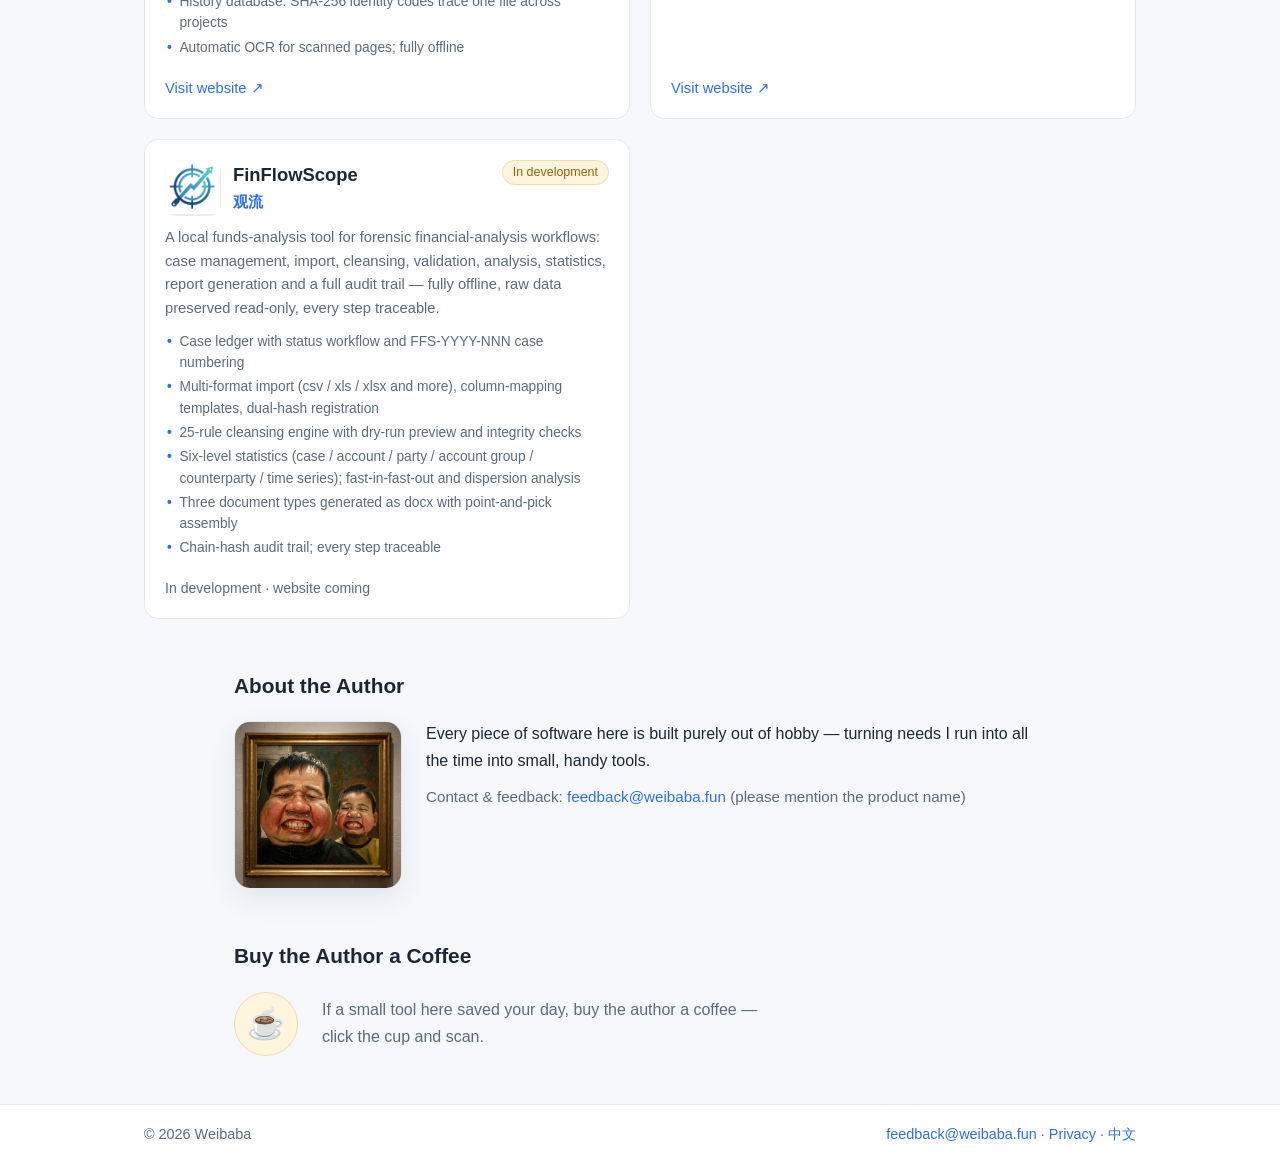
==== commit 5adf3f3d: "v1.4.1" ====
--- a/en/index.html
+++ b/en/index.html
@@ -185,7 +185,7 @@
       <img class="author-avatar" src="../assets/img/weibaba_face.jpg" alt="Author portrait" width="168" height="168">
       <div class="author-text">
         <p>Every piece of software here is built purely out of hobby — turning needs I run into all the time into small, handy tools.</p>
-        <p class="contact">Contact &amp; feedback: <a href="mailto:feed@weibaba.fun">feed@weibaba.fun</a> (please mention the product name)</p>
+        <p class="contact">Contact &amp; feedback: <a href="mailto:feedback@weibaba.fun">feedback@weibaba.fun</a> (please mention the product name)</p>
       </div>
     </div>
   </section>
@@ -208,7 +208,7 @@
 <footer class="site-footer">
   <div class="container footer-inner">
     <p>© 2026 Weibaba</p>
-    <p><a href="mailto:feed@weibaba.fun">feed@weibaba.fun</a> · <a href="privacy/">Privacy</a> · <a href="../">中文</a></p>
+    <p><a href="mailto:feedback@weibaba.fun">feedback@weibaba.fun</a> · <a href="privacy/">Privacy</a> · <a href="../">中文</a></p>
   </div>
 </footer>
 </body>
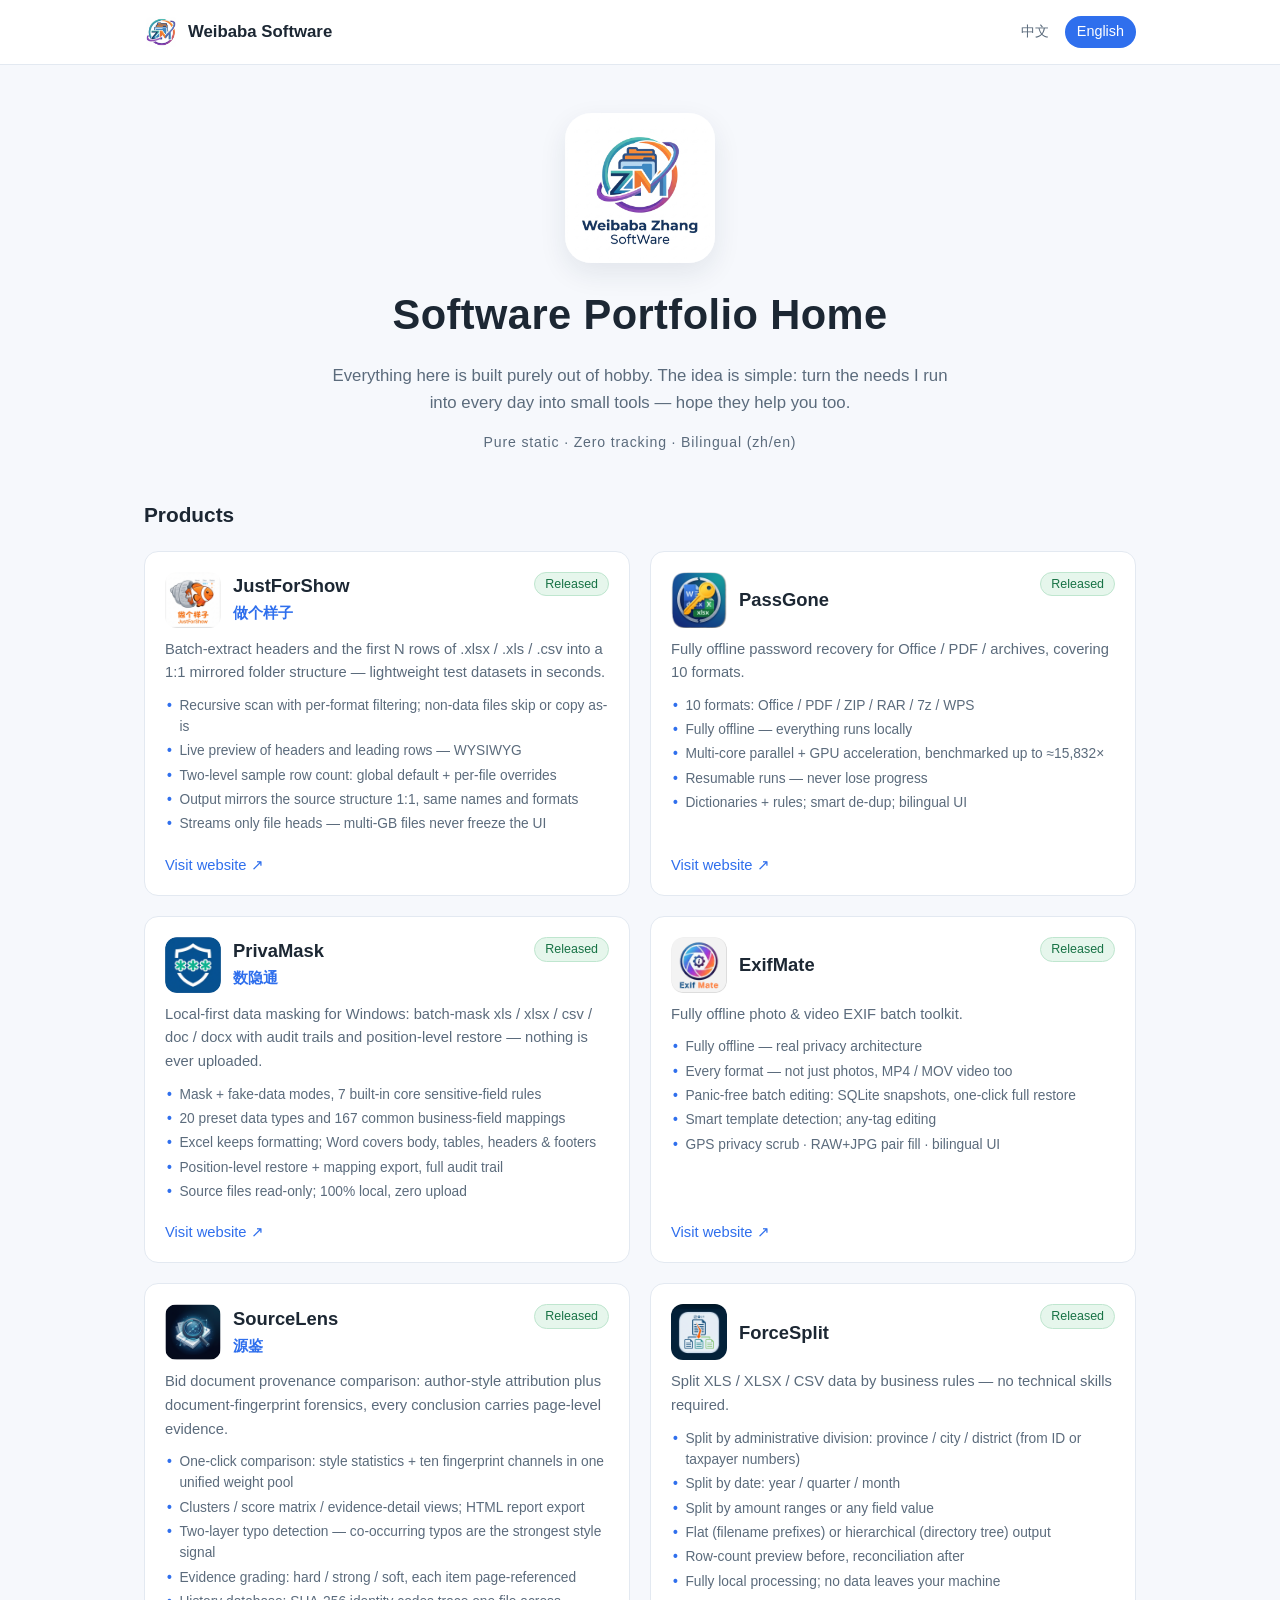
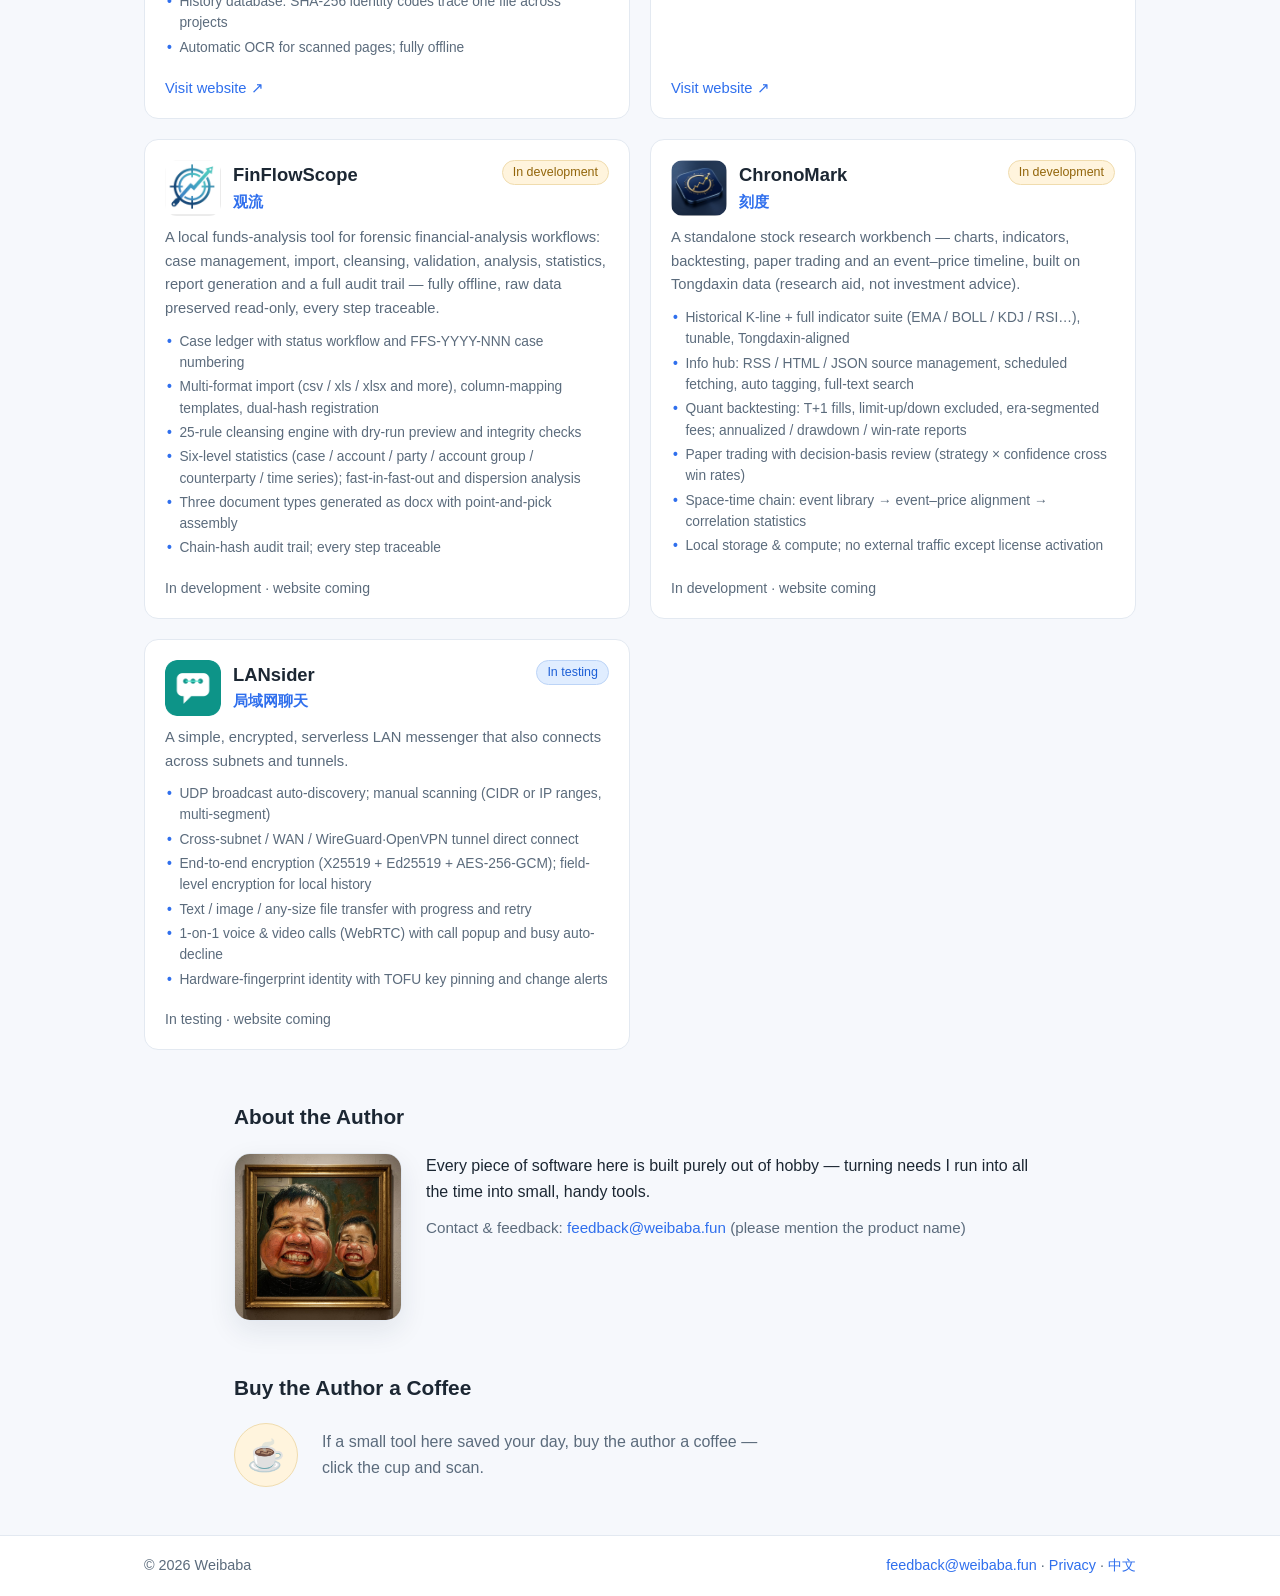
==== commit 185a5ee1: "v1.5.0" ====
--- a/en/index.html
+++ b/en/index.html
@@ -4,7 +4,7 @@
 <meta charset="UTF-8">
 <meta name="viewport" content="width=device-width, initial-scale=1">
 <title>Weibaba Software · Product Home</title>
-<meta name="description" content="The home of Weibaba Software products: JustForShow, PassGone, PrivarMask, ExifMate, SourceLens, ForceSplit, and FinFlowScope (GuanLiu, in development). Each product has its own official website.">
+<meta name="description" content="The home of Weibaba Software products: six released products (JustForShow, PassGone, PrivarMask, ExifMate, SourceLens, ForceSplit), plus FinFlowScope, ChronoMark and LANsider in development or testing.">
 <link rel="canonical" href="https://weibaba.fun/en/">
 <link rel="alternate" hreflang="zh-CN" href="https://weibaba.fun/">
 <link rel="alternate" hreflang="en" href="https://weibaba.fun/en/">
@@ -177,6 +177,46 @@
         </ul>
         <span class="card-nolink">In development · website coming</span>
       </div>
+      <div class="card card-wip">
+        <div class="card-head">
+          <img class="card-logo" src="../assets/img/products/chronomark.png" alt="" width="56" height="56">
+          <div class="card-title">
+            <span class="card-name">ChronoMark</span>
+            <span class="card-zh">刻度</span>
+          </div>
+          <span class="badge badge-dev">In development</span>
+        </div>
+        <p class="card-intro">A standalone stock research workbench — charts, indicators, backtesting, paper trading and an event–price timeline, built on Tongdaxin data (research aid, not investment advice).</p>
+        <ul class="card-features">
+          <li>Historical K-line + full indicator suite (EMA / BOLL / KDJ / RSI…), tunable, Tongdaxin-aligned</li>
+          <li>Info hub: RSS / HTML / JSON source management, scheduled fetching, auto tagging, full-text search</li>
+          <li>Quant backtesting: T+1 fills, limit-up/down excluded, era-segmented fees; annualized / drawdown / win-rate reports</li>
+          <li>Paper trading with decision-basis review (strategy × confidence cross win rates)</li>
+          <li>Space-time chain: event library → event–price alignment → correlation statistics</li>
+          <li>Local storage &amp; compute; no external traffic except license activation</li>
+        </ul>
+        <span class="card-nolink">In development · website coming</span>
+      </div>
+      <div class="card card-wip">
+        <div class="card-head">
+          <img class="card-logo" src="../assets/img/products/lansider.png" alt="" width="56" height="56">
+          <div class="card-title">
+            <span class="card-name">LANsider</span>
+            <span class="card-zh">局域网聊天</span>
+          </div>
+          <span class="badge badge-test">In testing</span>
+        </div>
+        <p class="card-intro">A simple, encrypted, serverless LAN messenger that also connects across subnets and tunnels.</p>
+        <ul class="card-features">
+          <li>UDP broadcast auto-discovery; manual scanning (CIDR or IP ranges, multi-segment)</li>
+          <li>Cross-subnet / WAN / WireGuard·OpenVPN tunnel direct connect</li>
+          <li>End-to-end encryption (X25519 + Ed25519 + AES-256-GCM); field-level encryption for local history</li>
+          <li>Text / image / any-size file transfer with progress and retry</li>
+          <li>1-on-1 voice &amp; video calls (WebRTC) with call popup and busy auto-decline</li>
+          <li>Hardware-fingerprint identity with TOFU key pinning and change alerts</li>
+        </ul>
+        <span class="card-nolink">In testing · website coming</span>
+      </div>
     </div>
   </section>
   <section class="container about-author" aria-labelledby="author-title">
--- a/assets/style.css
+++ b/assets/style.css
@@ -14,6 +14,9 @@
   --dev-bg: #fff4dd;
   --dev-text: #92650a;
   --dev-border: #f0dcae;
+  --test-bg: #e0edff;
+  --test-text: #1d5fd6;
+  --test-border: #bcd4f7;
   --shadow: 0 10px 28px rgba(23, 39, 64, 0.09);
 }
 
@@ -32,6 +35,9 @@
     --dev-bg: #33270d;
     --dev-text: #ecc37a;
     --dev-border: #4a3a14;
+    --test-bg: #10233f;
+    --test-text: #8ab2ff;
+    --test-border: #1f3a63;
     --shadow: 0 10px 28px rgba(0, 0, 0, 0.45);
   }
 }
@@ -384,6 +390,7 @@
 
 .badge-ok { background: var(--ok-bg); color: var(--ok-text); border-color: var(--ok-border); }
 .badge-dev { background: var(--dev-bg); color: var(--dev-text); border-color: var(--dev-border); }
+.badge-test { background: var(--test-bg); color: var(--test-text); border-color: var(--test-border); }
 
 /* 隐私页正文 */
 .prose { padding-top: 48px; padding-bottom: 56px; max-width: 760px; }
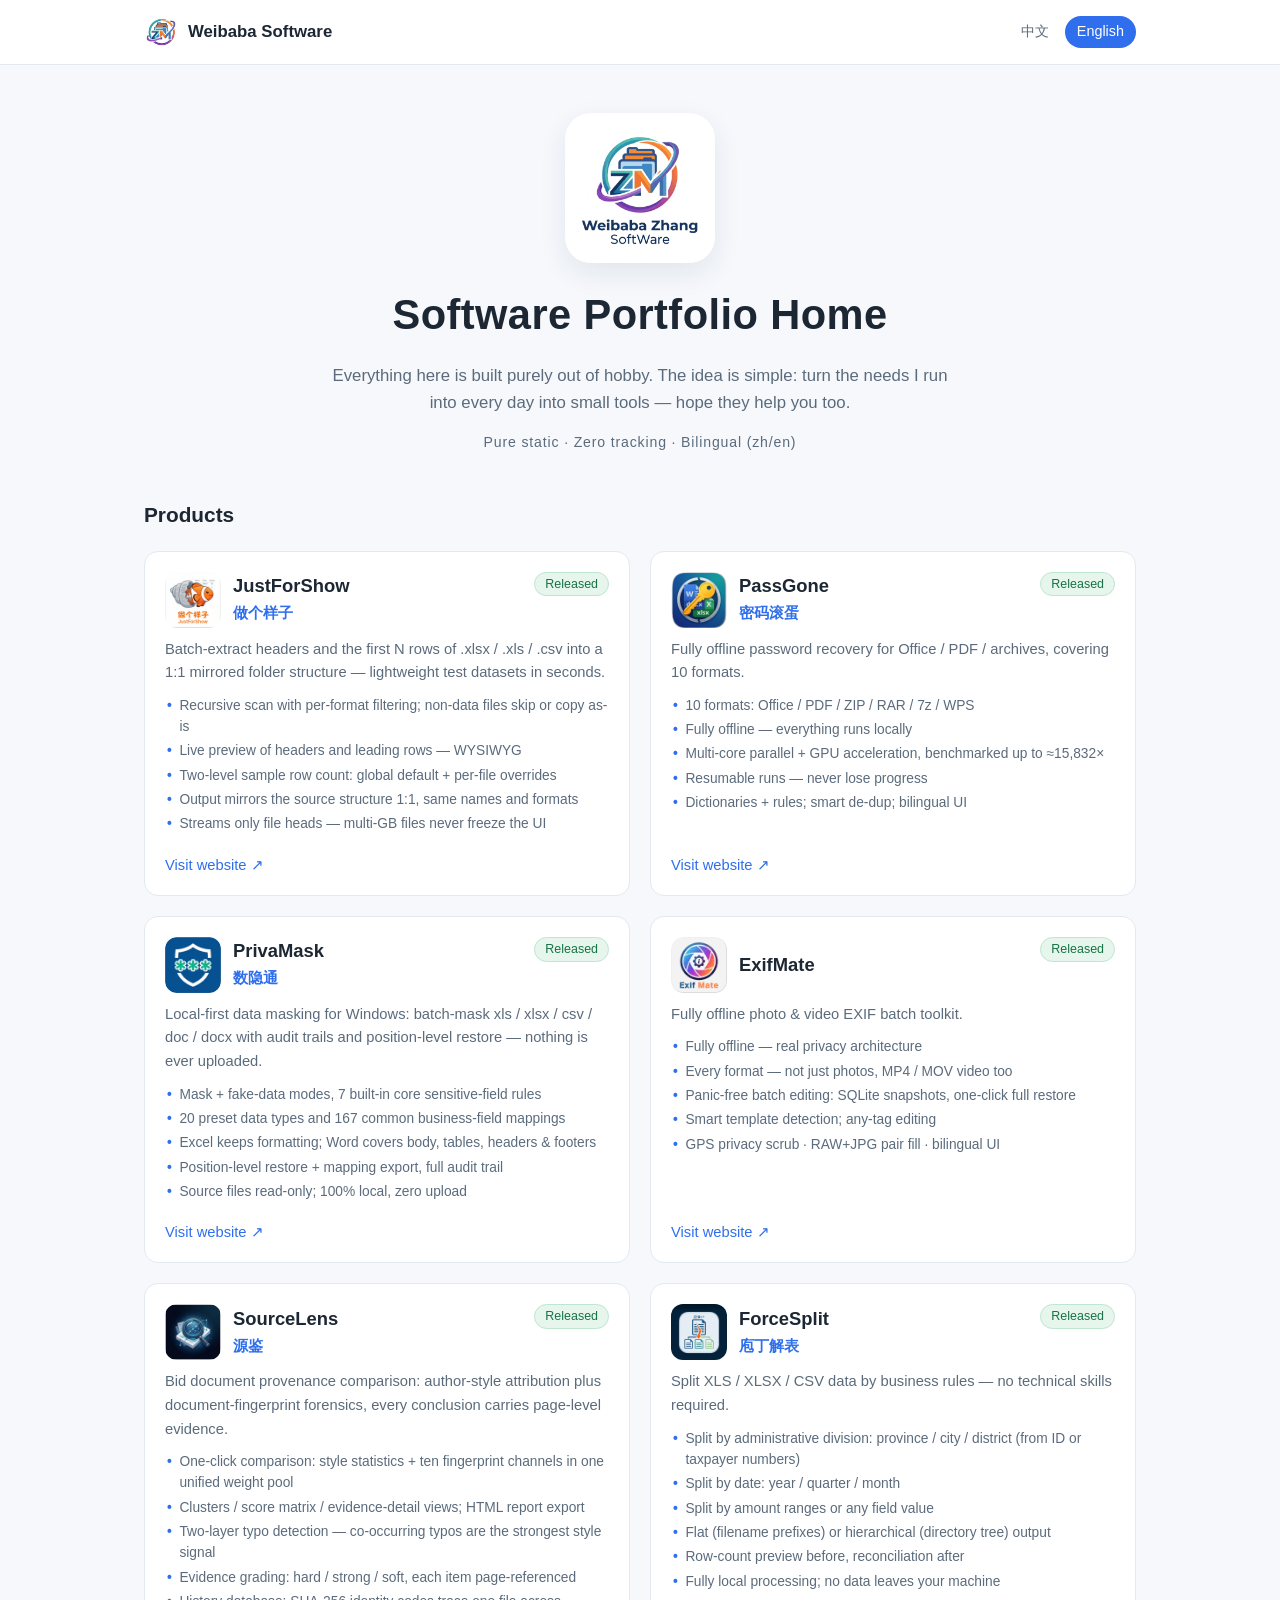
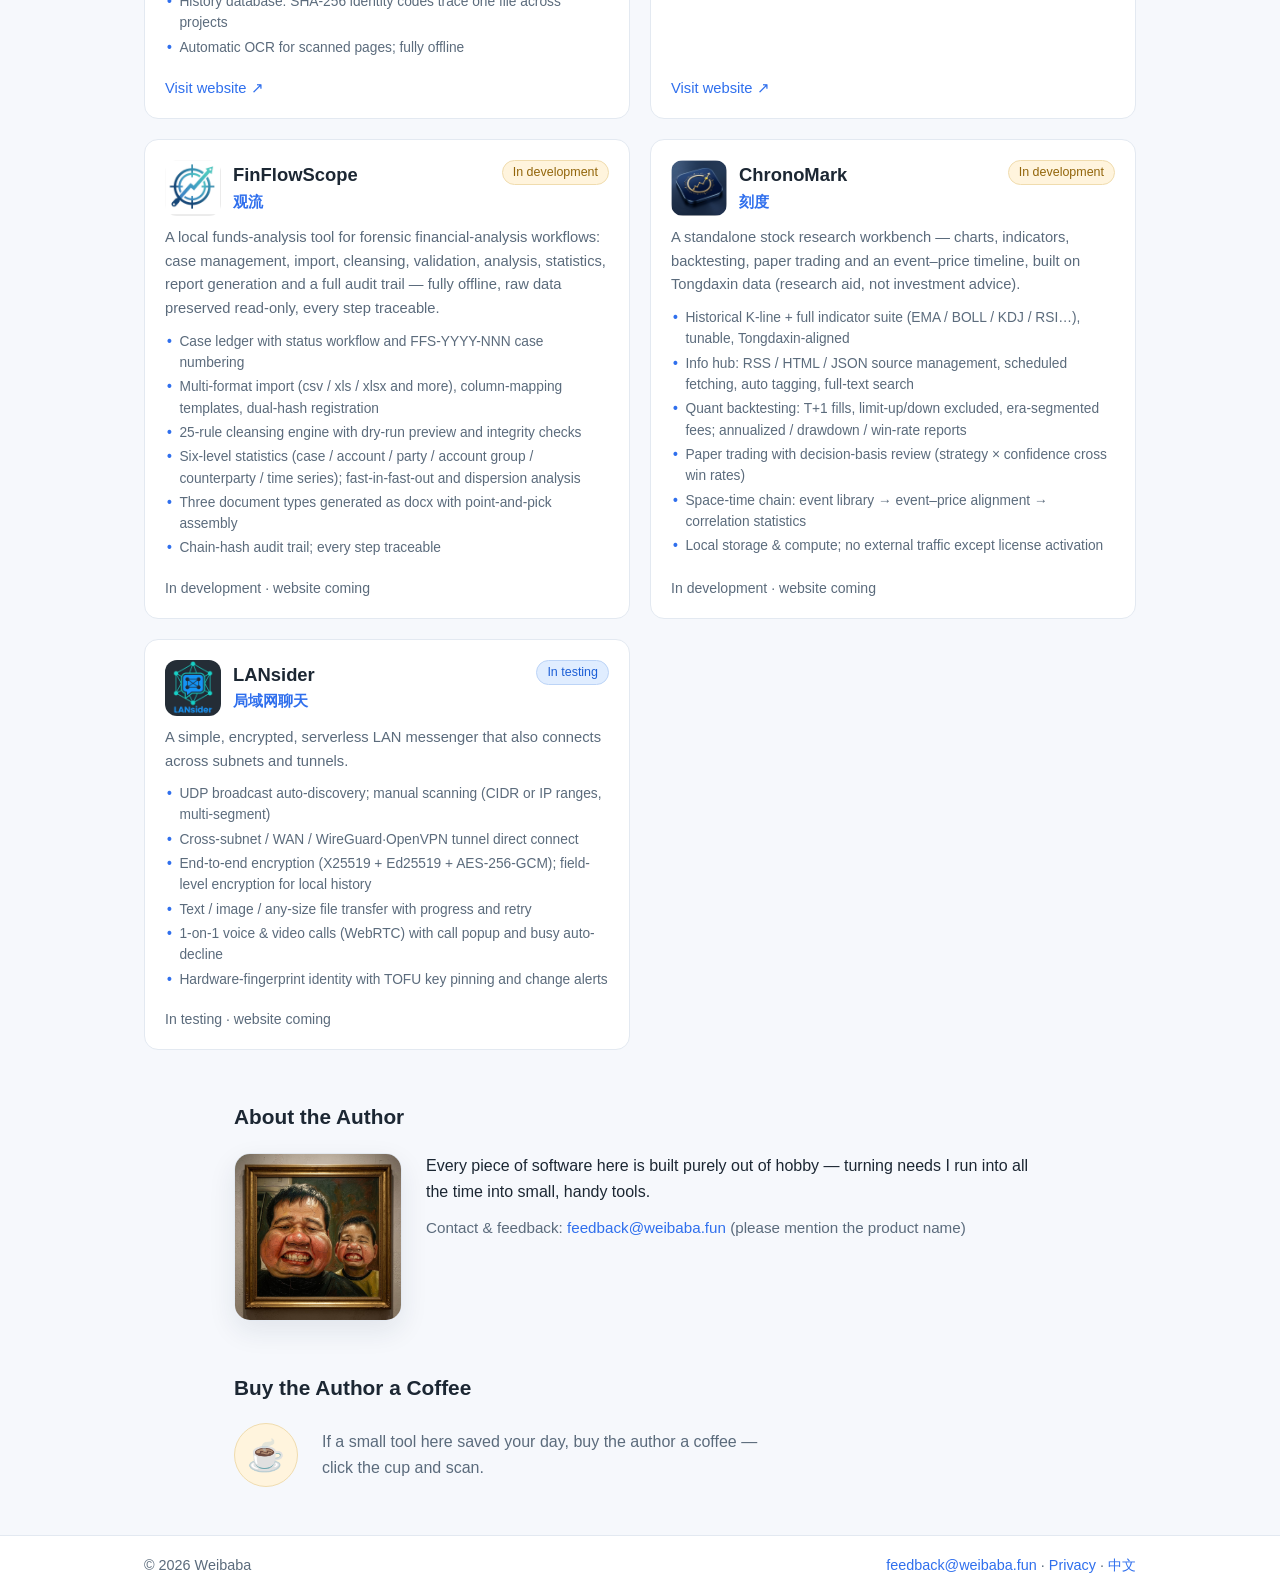
==== commit 4cfb3f9d: "v1.5.2" ====
--- a/en/index.html
+++ b/en/index.html
@@ -68,6 +68,7 @@
           <img class="card-logo" src="../assets/img/products/passgone.png" alt="" width="56" height="56">
           <div class="card-title">
             <span class="card-name">PassGone</span>
+            <span class="card-zh">密码滚蛋</span>
           </div>
           <span class="badge badge-ok">Released</span>
         </div>
@@ -143,6 +144,7 @@
           <img class="card-logo" src="../assets/img/products/forcesplit.png" alt="" width="56" height="56">
           <div class="card-title">
             <span class="card-name">ForceSplit</span>
+            <span class="card-zh">庖丁解表</span>
           </div>
           <span class="badge badge-ok">Released</span>
         </div>
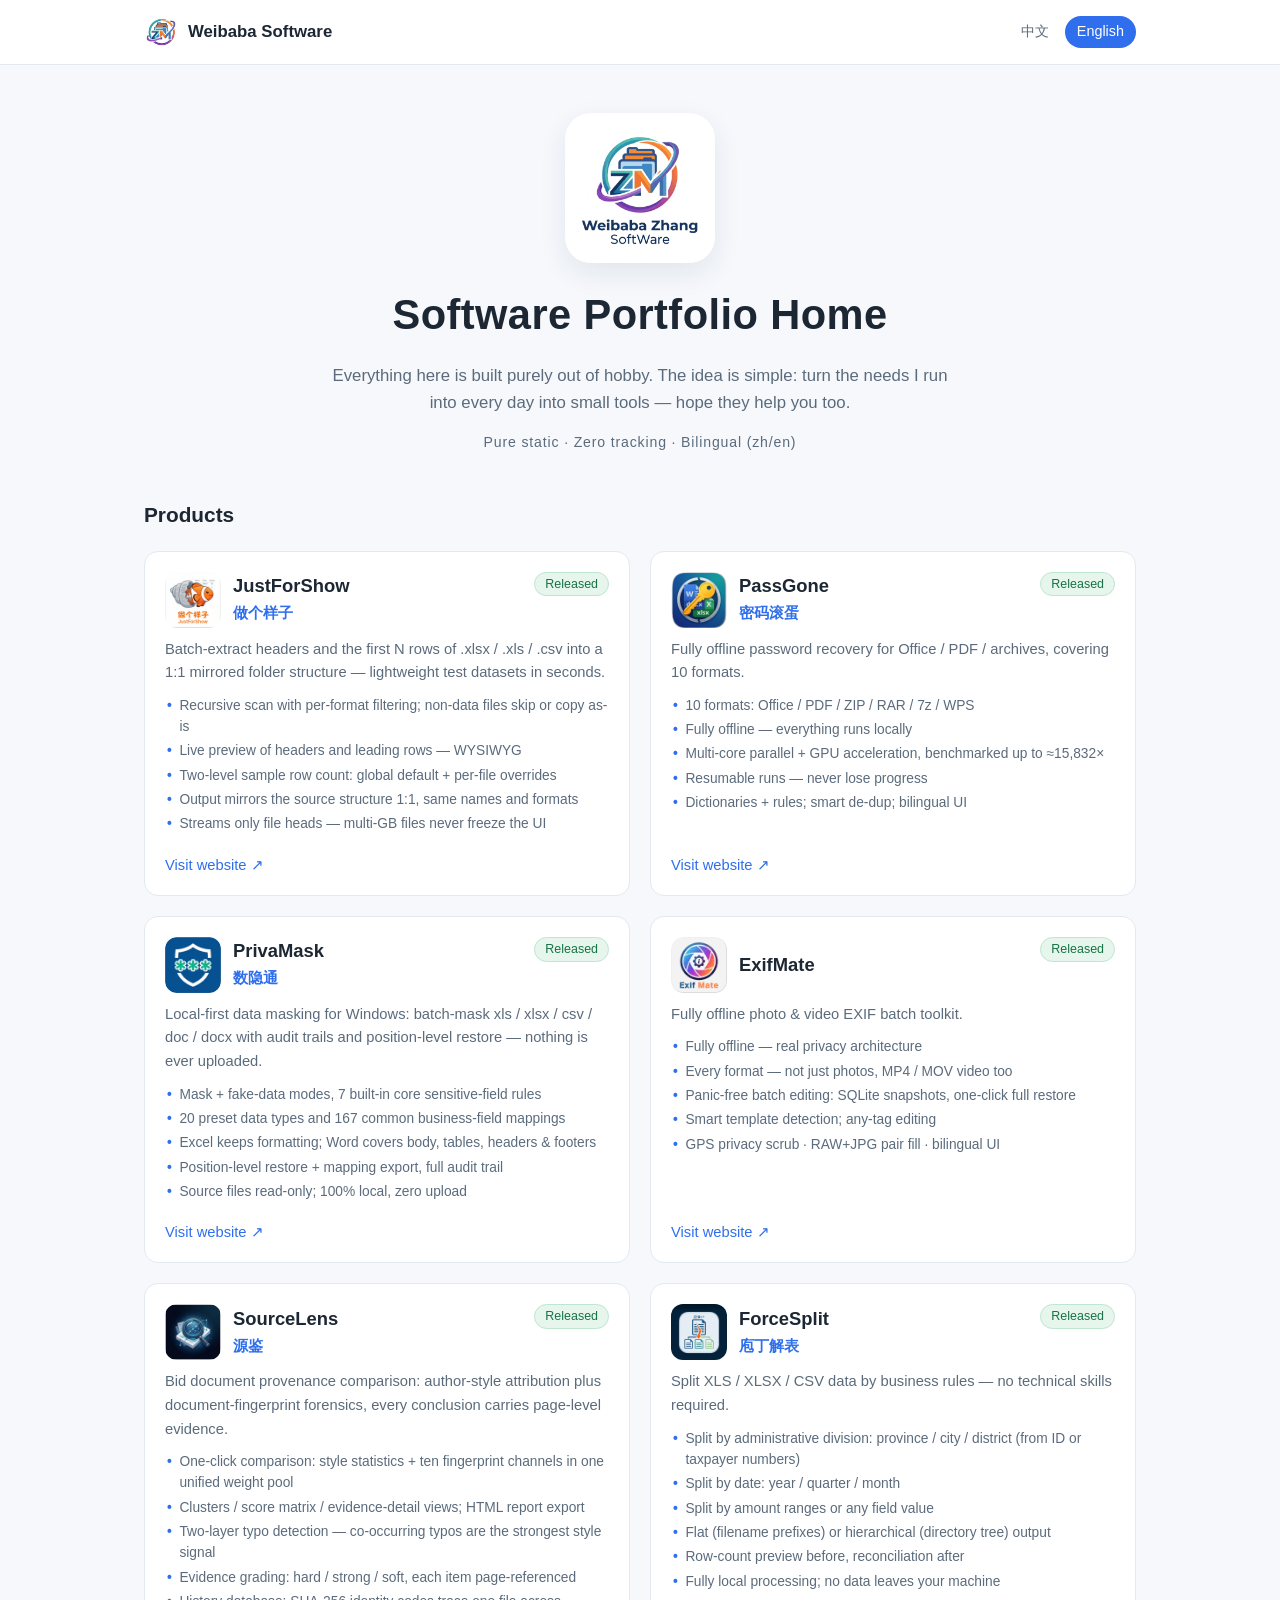
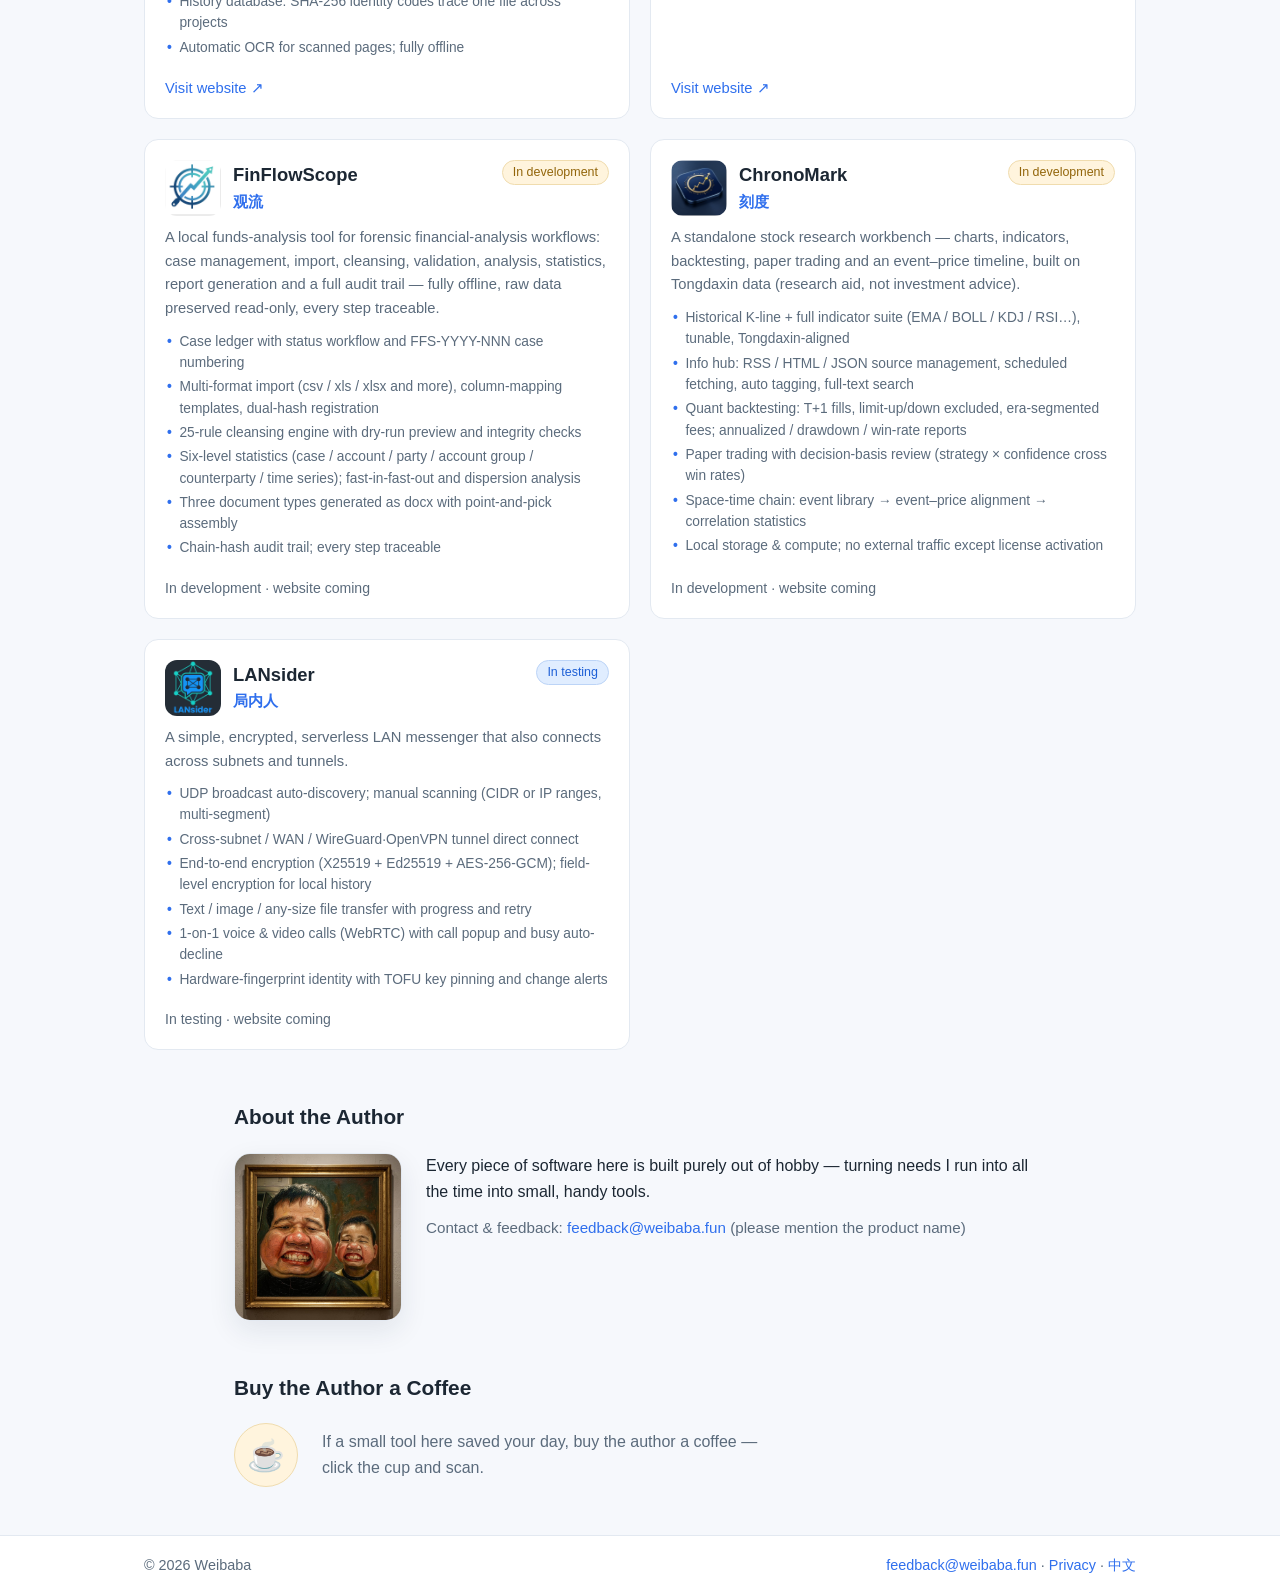
==== commit 008e628e: "v1.5.3" ====
--- a/en/index.html
+++ b/en/index.html
@@ -204,7 +204,7 @@
           <img class="card-logo" src="../assets/img/products/lansider.png" alt="" width="56" height="56">
           <div class="card-title">
             <span class="card-name">LANsider</span>
-            <span class="card-zh">局域网聊天</span>
+            <span class="card-zh">局内人</span>
           </div>
           <span class="badge badge-test">In testing</span>
         </div>
